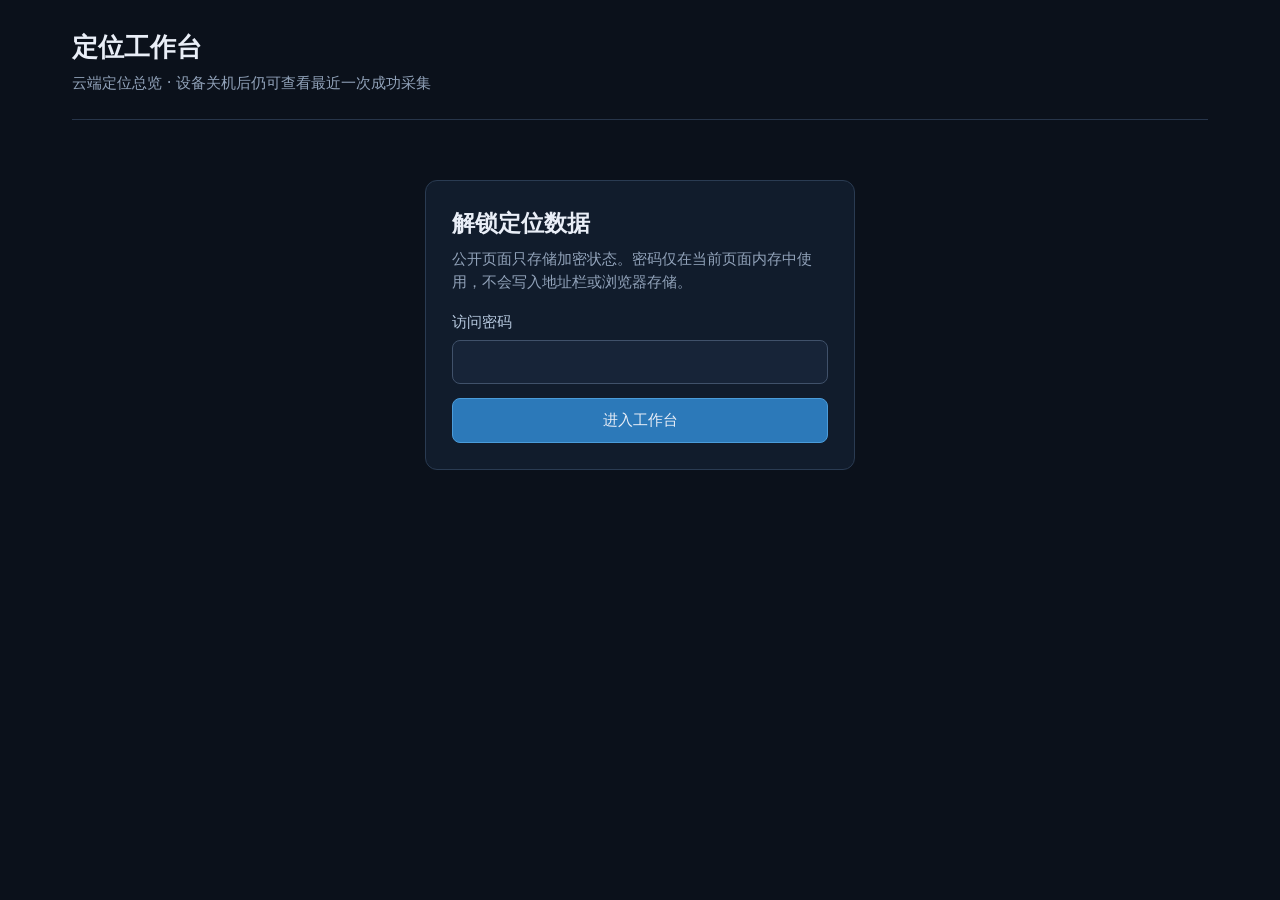
==== site/index.html @ 1d3fa682 "Add files via upload" ====
<!doctype html>
<html lang="zh-CN"><meta charset="utf-8"><meta name="viewport" content="width=device-width,initial-scale=1"><meta name="referrer" content="no-referrer"><title>定位工作台</title>
<style>
:root{color-scheme:dark;font:15px/1.5 system-ui,-apple-system,"Segoe UI",sans-serif;color:#e9eef7;background:#0b111b}*{box-sizing:border-box}body{margin:0}main{max-width:1180px;margin:auto;padding:28px 22px 44px}header{display:flex;align-items:center;justify-content:space-between;gap:16px;padding-bottom:24px;border-bottom:1px solid #27354a}h1,h2,h3,p{margin:0}h1{font-size:26px;letter-spacing:0}.subtitle{color:#91a2b9;margin-top:5px}.toolbar{display:flex;gap:8px;flex-wrap:wrap}button,input,textarea{font:inherit;color:inherit;border:1px solid #40516a;background:#172438;border-radius:8px;padding:10px 13px}button{cursor:pointer}button:hover{background:#223550}button.primary{background:#2c79b9;border-color:#4b9cda}.status{margin:22px 0 16px;padding:14px 16px;border-left:3px solid #3d9be0;background:#111d2d;border-radius:8px;color:#bdd0e8}.status.warn{border-color:#e0a24a;color:#ffd797}.summary{display:grid;grid-template-columns:repeat(4,minmax(0,1fr));gap:12px;margin:16px 0 26px}.metric{background:#111c2c;border:1px solid #26374e;border-radius:10px;padding:16px}.metric strong{display:block;font-size:25px;color:#fff}.metric span{color:#91a2b9;font-size:13px}.section-head{display:flex;align-items:baseline;justify-content:space-between;gap:12px;margin:26px 0 12px}.section-head p{color:#91a2b9}.cards{display:grid;grid-template-columns:repeat(auto-fit,minmax(300px,1fr));gap:14px}.device{background:#111c2c;border:1px solid #2a3b52;border-radius:10px;padding:18px}.device.ok{border-top:3px solid #45b78a}.device.warn{border-top:3px solid #dfa044}.device h3{font-size:18px;margin-bottom:10px}.tag{display:inline-block;padding:3px 8px;border:1px solid #3d526c;border-radius:999px;color:#b7c9df;font-size:12px}.facts{display:grid;grid-template-columns:1fr 1fr;gap:10px;margin-top:15px}.fact{padding:10px;background:#0d1725;border-radius:7px}.fact label{display:block;color:#8195ae;font-size:12px;margin-bottom:3px}.fact b{font-weight:500;color:#eaf1fa}.device-foot{margin-top:15px;display:flex;justify-content:space-between;gap:12px;align-items:center}.device-foot a{color:#72c7ff}.muted{color:#8ea1b8}.warn-text{color:#ffd38a}.empty{padding:26px;border:1px dashed #3b4b61;border-radius:10px;color:#a9b9cd}form{max-width:430px;margin:60px auto;padding:26px;background:#111c2c;border:1px solid #2a3b52;border-radius:12px}form h2{margin-bottom:8px}form p{color:#91a2b9;margin-bottom:18px}label{display:block;color:#b7c9df;margin:8px 0 6px}input{width:100%}form button{margin-top:14px;width:100%}dialog{max-width:650px;width:calc(100% - 32px);background:#111c2c;color:#e9eef7;border:1px solid #40516a;border-radius:12px;padding:22px}dialog p{color:#91a2b9;margin:8px 0 14px}textarea{width:100%;min-height:230px}.dialog-actions{display:flex;gap:8px;margin-top:12px}.device-note{margin-top:10px}.plan-summary{margin-top:12px;color:#91a2b9;font-size:13px}[hidden]{display:none!important}@media(max-width:700px){main{padding:20px 14px 35px}header{align-items:flex-start;flex-direction:column}.summary{grid-template-columns:1fr 1fr}.facts{grid-template-columns:1fr}.toolbar{width:100%}.toolbar button{flex:1}}
</style>
<main><header><div><h1>定位工作台</h1><p class="subtitle">云端定位总览 · 设备关机后仍可查看最近一次成功采集</p></div><div class="toolbar" id="tools" hidden><button id="refresh">刷新数据</button><button id="plans">设备计划</button><button id="lock">锁定</button></div></header>
<form id="unlock"><h2>解锁定位数据</h2><p>公开页面只存储加密状态。密码仅在当前页面内存中使用，不会写入地址栏或浏览器存储。</p><label for="password">访问密码</label><input id="password" type="password" autocomplete="current-password" minlength="12" required><button class="primary">进入工作台</button></form>
<div id="status" class="status" role="status" aria-live="polite" hidden></div><section id="summary" class="summary" hidden></section><section id="device-section" hidden><div class="section-head"><h2>设备状态</h2><p id="updated"></p></div><section id="cards" class="cards"></section></section>
<dialog id="editor"><h2>设备计划</h2><p>这里展示当前计划并可导出。网页不保存 GitHub 凭据，计划修改后需通过部署工具提交。</p><textarea id="plantext" aria-label="设备计划 JSON"></textarea><p id="planerror" class="warn-text"></p><div class="dialog-actions"><button class="primary" id="download">下载计划</button><button id="close">关闭</button></div></dialog>
<script type="module" src="app.js"></script></main></html>
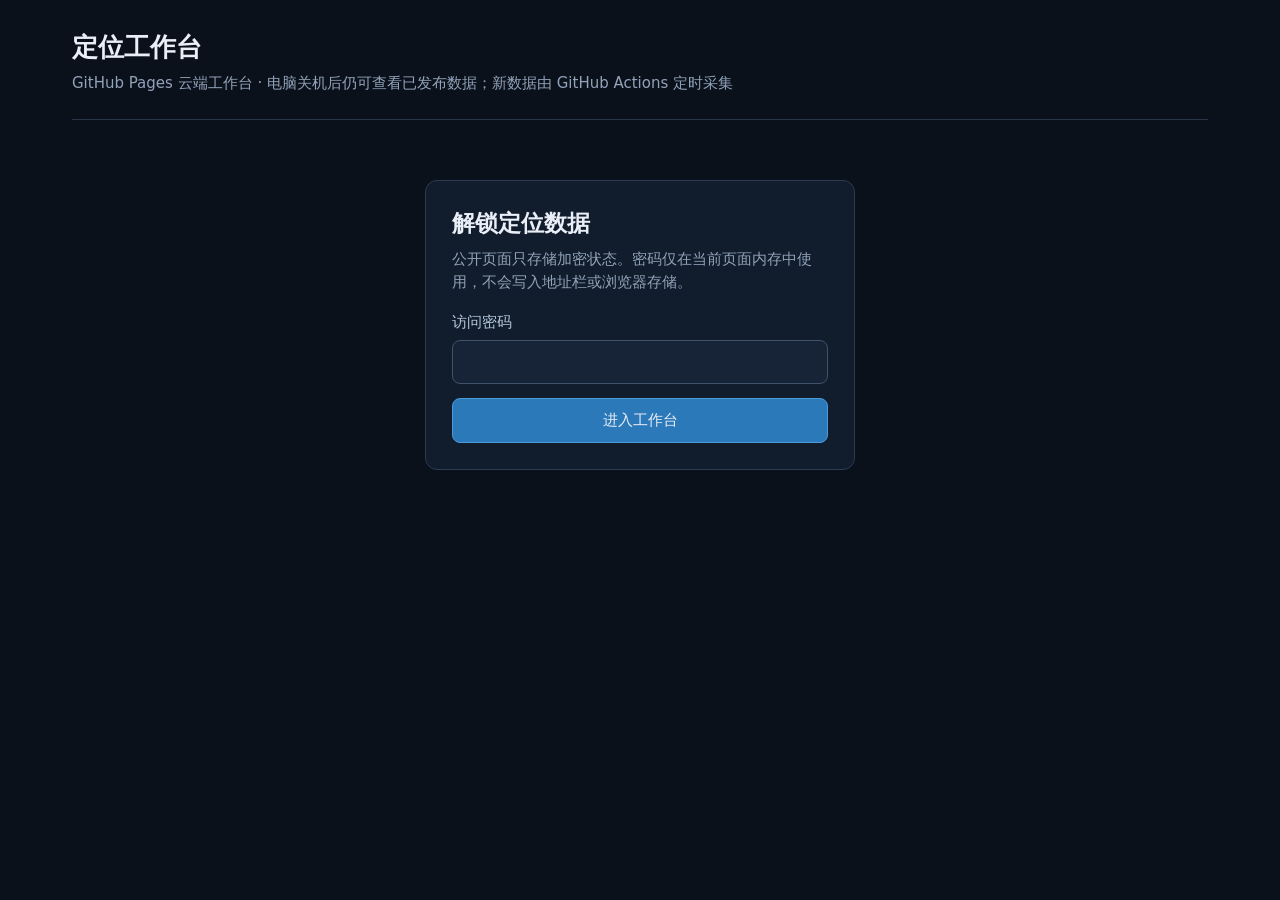
==== commit 8af1e299: "Polish dashboard access and device plan UI" ====
--- a/site/index.html
+++ b/site/index.html
@@ -1,10 +1,10 @@
-<!doctype html>
-<html lang="zh-CN"><meta charset="utf-8"><meta name="viewport" content="width=device-width,initial-scale=1"><meta name="referrer" content="no-referrer"><title>定位工作台</title>
-<style>
-:root{color-scheme:dark;font:15px/1.5 system-ui,-apple-system,"Segoe UI",sans-serif;color:#e9eef7;background:#0b111b}*{box-sizing:border-box}body{margin:0}main{max-width:1180px;margin:auto;padding:28px 22px 44px}header{display:flex;align-items:center;justify-content:space-between;gap:16px;padding-bottom:24px;border-bottom:1px solid #27354a}h1,h2,h3,p{margin:0}h1{font-size:26px;letter-spacing:0}.subtitle{color:#91a2b9;margin-top:5px}.toolbar{display:flex;gap:8px;flex-wrap:wrap}button,input,textarea{font:inherit;color:inherit;border:1px solid #40516a;background:#172438;border-radius:8px;padding:10px 13px}button{cursor:pointer}button:hover{background:#223550}button.primary{background:#2c79b9;border-color:#4b9cda}.status{margin:22px 0 16px;padding:14px 16px;border-left:3px solid #3d9be0;background:#111d2d;border-radius:8px;color:#bdd0e8}.status.warn{border-color:#e0a24a;color:#ffd797}.summary{display:grid;grid-template-columns:repeat(4,minmax(0,1fr));gap:12px;margin:16px 0 26px}.metric{background:#111c2c;border:1px solid #26374e;border-radius:10px;padding:16px}.metric strong{display:block;font-size:25px;color:#fff}.metric span{color:#91a2b9;font-size:13px}.section-head{display:flex;align-items:baseline;justify-content:space-between;gap:12px;margin:26px 0 12px}.section-head p{color:#91a2b9}.cards{display:grid;grid-template-columns:repeat(auto-fit,minmax(300px,1fr));gap:14px}.device{background:#111c2c;border:1px solid #2a3b52;border-radius:10px;padding:18px}.device.ok{border-top:3px solid #45b78a}.device.warn{border-top:3px solid #dfa044}.device h3{font-size:18px;margin-bottom:10px}.tag{display:inline-block;padding:3px 8px;border:1px solid #3d526c;border-radius:999px;color:#b7c9df;font-size:12px}.facts{display:grid;grid-template-columns:1fr 1fr;gap:10px;margin-top:15px}.fact{padding:10px;background:#0d1725;border-radius:7px}.fact label{display:block;color:#8195ae;font-size:12px;margin-bottom:3px}.fact b{font-weight:500;color:#eaf1fa}.device-foot{margin-top:15px;display:flex;justify-content:space-between;gap:12px;align-items:center}.device-foot a{color:#72c7ff}.muted{color:#8ea1b8}.warn-text{color:#ffd38a}.empty{padding:26px;border:1px dashed #3b4b61;border-radius:10px;color:#a9b9cd}form{max-width:430px;margin:60px auto;padding:26px;background:#111c2c;border:1px solid #2a3b52;border-radius:12px}form h2{margin-bottom:8px}form p{color:#91a2b9;margin-bottom:18px}label{display:block;color:#b7c9df;margin:8px 0 6px}input{width:100%}form button{margin-top:14px;width:100%}dialog{max-width:650px;width:calc(100% - 32px);background:#111c2c;color:#e9eef7;border:1px solid #40516a;border-radius:12px;padding:22px}dialog p{color:#91a2b9;margin:8px 0 14px}textarea{width:100%;min-height:230px}.dialog-actions{display:flex;gap:8px;margin-top:12px}.device-note{margin-top:10px}.plan-summary{margin-top:12px;color:#91a2b9;font-size:13px}[hidden]{display:none!important}@media(max-width:700px){main{padding:20px 14px 35px}header{align-items:flex-start;flex-direction:column}.summary{grid-template-columns:1fr 1fr}.facts{grid-template-columns:1fr}.toolbar{width:100%}.toolbar button{flex:1}}
-</style>
-<main><header><div><h1>定位工作台</h1><p class="subtitle">云端定位总览 · 设备关机后仍可查看最近一次成功采集</p></div><div class="toolbar" id="tools" hidden><button id="refresh">刷新数据</button><button id="plans">设备计划</button><button id="lock">锁定</button></div></header>
-<form id="unlock"><h2>解锁定位数据</h2><p>公开页面只存储加密状态。密码仅在当前页面内存中使用，不会写入地址栏或浏览器存储。</p><label for="password">访问密码</label><input id="password" type="password" autocomplete="current-password" minlength="12" required><button class="primary">进入工作台</button></form>
-<div id="status" class="status" role="status" aria-live="polite" hidden></div><section id="summary" class="summary" hidden></section><section id="device-section" hidden><div class="section-head"><h2>设备状态</h2><p id="updated"></p></div><section id="cards" class="cards"></section></section>
-<dialog id="editor"><h2>设备计划</h2><p>这里展示当前计划并可导出。网页不保存 GitHub 凭据，计划修改后需通过部署工具提交。</p><textarea id="plantext" aria-label="设备计划 JSON"></textarea><p id="planerror" class="warn-text"></p><div class="dialog-actions"><button class="primary" id="download">下载计划</button><button id="close">关闭</button></div></dialog>
+<!doctype html>
+<html lang="zh-CN"><meta charset="utf-8"><meta name="viewport" content="width=device-width,initial-scale=1"><meta name="referrer" content="no-referrer"><title>定位工作台</title>
+<style>
+:root{color-scheme:dark;font:15px/1.5 system-ui,-apple-system,"Segoe UI",sans-serif;color:#e9eef7;background:#0b111b}*{box-sizing:border-box}body{margin:0}main{max-width:1180px;margin:auto;padding:28px 22px 44px}header{display:flex;align-items:center;justify-content:space-between;gap:16px;padding-bottom:24px;border-bottom:1px solid #27354a}h1,h2,h3,p{margin:0}h1{font-size:26px;letter-spacing:0}.subtitle{color:#91a2b9;margin-top:5px}.toolbar{display:flex;gap:8px;flex-wrap:wrap}button,input,textarea{font:inherit;color:inherit;border:1px solid #40516a;background:#172438;border-radius:8px;padding:10px 13px}button{cursor:pointer}button:hover{background:#223550}button.primary{background:#2c79b9;border-color:#4b9cda}.status{margin:22px 0 16px;padding:14px 16px;border-left:3px solid #3d9be0;background:#111d2d;border-radius:8px;color:#bdd0e8}.status.warn{border-color:#e0a24a;color:#ffd797}.summary{display:grid;grid-template-columns:repeat(4,minmax(0,1fr));gap:12px;margin:16px 0 26px}.metric{background:#111c2c;border:1px solid #26374e;border-radius:10px;padding:16px}.metric strong{display:block;font-size:25px;color:#fff}.metric span{color:#91a2b9;font-size:13px}.section-head{display:flex;align-items:baseline;justify-content:space-between;gap:12px;margin:26px 0 12px}.section-head p{color:#91a2b9}.cards{display:grid;grid-template-columns:repeat(auto-fit,minmax(300px,1fr));gap:14px}.device{background:#111c2c;border:1px solid #2a3b52;border-radius:10px;padding:18px}.device.ok{border-top:3px solid #45b78a}.device.warn{border-top:3px solid #dfa044}.device h3{font-size:18px;margin-bottom:10px}.tag{display:inline-block;padding:3px 8px;border:1px solid #3d526c;border-radius:999px;color:#b7c9df;font-size:12px}.facts{display:grid;grid-template-columns:1fr 1fr;gap:10px;margin-top:15px}.fact{padding:10px;background:#0d1725;border-radius:7px}.fact label{display:block;color:#8195ae;font-size:12px;margin-bottom:3px}.fact b{font-weight:500;color:#eaf1fa}.device-foot{margin-top:15px;display:flex;justify-content:space-between;gap:12px;align-items:center}.device-foot a{color:#72c7ff}.muted{color:#8ea1b8}.warn-text{color:#ffd38a}.empty{padding:26px;border:1px dashed #3b4b61;border-radius:10px;color:#a9b9cd}form{max-width:430px;margin:60px auto;padding:26px;background:#111c2c;border:1px solid #2a3b52;border-radius:12px}form h2{margin-bottom:8px}form p{color:#91a2b9;margin-bottom:18px}label{display:block;color:#b7c9df;margin:8px 0 6px}input{width:100%}form button{margin-top:14px;width:100%}dialog{max-width:650px;width:calc(100% - 32px);background:#111c2c;color:#e9eef7;border:1px solid #40516a;border-radius:12px;padding:22px}dialog p{color:#91a2b9;margin:8px 0 14px}textarea{width:100%;min-height:230px}.dialog-actions{display:flex;gap:8px;margin-top:12px}.device-note{margin-top:10px}.plan-summary{margin-top:12px;color:#91a2b9;font-size:13px}[hidden]{display:none!important}@media(max-width:700px){main{padding:20px 14px 35px}header{align-items:flex-start;flex-direction:column}.summary{grid-template-columns:1fr 1fr}.facts{grid-template-columns:1fr}.toolbar{width:100%}.toolbar button{flex:1}}
+</style>
+<main><header><div><h1>定位工作台</h1><p class="subtitle">GitHub Pages 云端工作台 · 电脑关机后仍可查看已发布数据；新数据由 GitHub Actions 定时采集</p></div><div class="toolbar" id="tools" hidden><button id="refresh">刷新数据</button><button id="plans">查看 / 导出计划</button><button id="lock">锁定</button></div></header>
+<form id="unlock"><h2>解锁定位数据</h2><p>公开页面只存储加密状态。密码仅在当前页面内存中使用，不会写入地址栏或浏览器存储。</p><label for="password">访问密码</label><input id="password" type="password" autocomplete="current-password" minlength="12" required><button class="primary">进入工作台</button></form>
+<div id="status" class="status" role="status" aria-live="polite" hidden></div><section id="summary" class="summary" hidden></section><p id="schedule-summary" class="status" hidden></p><section id="device-section" hidden><div class="section-head"><h2>设备状态</h2><p id="updated"></p></div><section id="cards" class="cards"></section></section>
+<dialog id="editor"><h2>设备计划</h2><p>这里展示当前计划并可导出。网页不会直接保存或发布更改；下载 JSON 后，必须使用部署工具提交到仓库，云端采集发布后计划才会生效。时段按北京时间执行；开始和结束相同表示全天，跨午夜时段归属开始日。</p><textarea id="plantext" aria-label="设备计划 JSON"></textarea><p id="planerror" class="warn-text"></p><div class="dialog-actions"><button class="primary" id="download">下载计划</button><button id="close">关闭</button></div></dialog>
 <script type="module" src="app.js"></script></main></html>
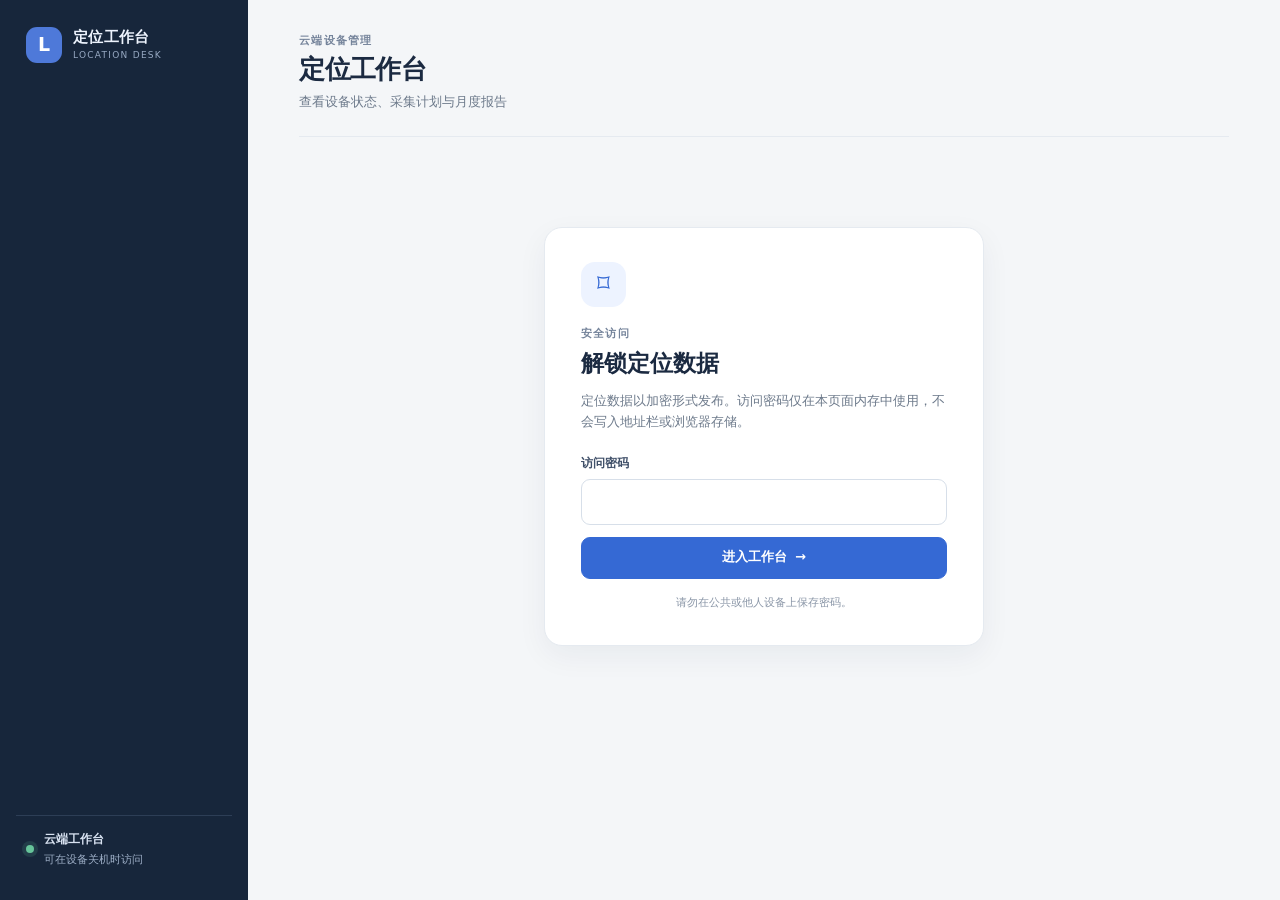
==== commit 59ee6bff: "Redesign responsive locator workbench" ====
--- a/site/index.html
+++ b/site/index.html
@@ -1,10 +1,64 @@
-<!doctype html>
-<html lang="zh-CN"><meta charset="utf-8"><meta name="viewport" content="width=device-width,initial-scale=1"><meta name="referrer" content="no-referrer"><title>定位工作台</title>
-<style>
-:root{color-scheme:dark;font:15px/1.5 system-ui,-apple-system,"Segoe UI",sans-serif;color:#e9eef7;background:#0b111b}*{box-sizing:border-box}body{margin:0}main{max-width:1180px;margin:auto;padding:28px 22px 44px}header{display:flex;align-items:center;justify-content:space-between;gap:16px;padding-bottom:24px;border-bottom:1px solid #27354a}h1,h2,h3,p{margin:0}h1{font-size:26px;letter-spacing:0}.subtitle{color:#91a2b9;margin-top:5px}.toolbar{display:flex;gap:8px;flex-wrap:wrap}button,input,textarea{font:inherit;color:inherit;border:1px solid #40516a;background:#172438;border-radius:8px;padding:10px 13px}button{cursor:pointer}button:hover{background:#223550}button.primary{background:#2c79b9;border-color:#4b9cda}.status{margin:22px 0 16px;padding:14px 16px;border-left:3px solid #3d9be0;background:#111d2d;border-radius:8px;color:#bdd0e8}.status.warn{border-color:#e0a24a;color:#ffd797}.summary{display:grid;grid-template-columns:repeat(4,minmax(0,1fr));gap:12px;margin:16px 0 26px}.metric{background:#111c2c;border:1px solid #26374e;border-radius:10px;padding:16px}.metric strong{display:block;font-size:25px;color:#fff}.metric span{color:#91a2b9;font-size:13px}.section-head{display:flex;align-items:baseline;justify-content:space-between;gap:12px;margin:26px 0 12px}.section-head p{color:#91a2b9}.cards{display:grid;grid-template-columns:repeat(auto-fit,minmax(300px,1fr));gap:14px}.device{background:#111c2c;border:1px solid #2a3b52;border-radius:10px;padding:18px}.device.ok{border-top:3px solid #45b78a}.device.warn{border-top:3px solid #dfa044}.device h3{font-size:18px;margin-bottom:10px}.tag{display:inline-block;padding:3px 8px;border:1px solid #3d526c;border-radius:999px;color:#b7c9df;font-size:12px}.facts{display:grid;grid-template-columns:1fr 1fr;gap:10px;margin-top:15px}.fact{padding:10px;background:#0d1725;border-radius:7px}.fact label{display:block;color:#8195ae;font-size:12px;margin-bottom:3px}.fact b{font-weight:500;color:#eaf1fa}.device-foot{margin-top:15px;display:flex;justify-content:space-between;gap:12px;align-items:center}.device-foot a{color:#72c7ff}.muted{color:#8ea1b8}.warn-text{color:#ffd38a}.empty{padding:26px;border:1px dashed #3b4b61;border-radius:10px;color:#a9b9cd}form{max-width:430px;margin:60px auto;padding:26px;background:#111c2c;border:1px solid #2a3b52;border-radius:12px}form h2{margin-bottom:8px}form p{color:#91a2b9;margin-bottom:18px}label{display:block;color:#b7c9df;margin:8px 0 6px}input{width:100%}form button{margin-top:14px;width:100%}dialog{max-width:650px;width:calc(100% - 32px);background:#111c2c;color:#e9eef7;border:1px solid #40516a;border-radius:12px;padding:22px}dialog p{color:#91a2b9;margin:8px 0 14px}textarea{width:100%;min-height:230px}.dialog-actions{display:flex;gap:8px;margin-top:12px}.device-note{margin-top:10px}.plan-summary{margin-top:12px;color:#91a2b9;font-size:13px}[hidden]{display:none!important}@media(max-width:700px){main{padding:20px 14px 35px}header{align-items:flex-start;flex-direction:column}.summary{grid-template-columns:1fr 1fr}.facts{grid-template-columns:1fr}.toolbar{width:100%}.toolbar button{flex:1}}
-</style>
-<main><header><div><h1>定位工作台</h1><p class="subtitle">GitHub Pages 云端工作台 · 电脑关机后仍可查看已发布数据；新数据由 GitHub Actions 定时采集</p></div><div class="toolbar" id="tools" hidden><button id="refresh">刷新数据</button><button id="plans">查看 / 导出计划</button><button id="lock">锁定</button></div></header>
-<form id="unlock"><h2>解锁定位数据</h2><p>公开页面只存储加密状态。密码仅在当前页面内存中使用，不会写入地址栏或浏览器存储。</p><label for="password">访问密码</label><input id="password" type="password" autocomplete="current-password" minlength="12" required><button class="primary">进入工作台</button></form>
-<div id="status" class="status" role="status" aria-live="polite" hidden></div><section id="summary" class="summary" hidden></section><p id="schedule-summary" class="status" hidden></p><section id="device-section" hidden><div class="section-head"><h2>设备状态</h2><p id="updated"></p></div><section id="cards" class="cards"></section></section>
-<dialog id="editor"><h2>设备计划</h2><p>这里展示当前计划并可导出。网页不会直接保存或发布更改；下载 JSON 后，必须使用部署工具提交到仓库，云端采集发布后计划才会生效。时段按北京时间执行；开始和结束相同表示全天，跨午夜时段归属开始日。</p><textarea id="plantext" aria-label="设备计划 JSON"></textarea><p id="planerror" class="warn-text"></p><div class="dialog-actions"><button class="primary" id="download">下载计划</button><button id="close">关闭</button></div></dialog>
-<script type="module" src="app.js"></script></main></html>
+<!doctype html>
+<html lang="zh-CN">
+<head>
+<meta charset="utf-8">
+<meta name="viewport" content="width=device-width, initial-scale=1, viewport-fit=cover">
+<meta name="referrer" content="no-referrer">
+<meta name="theme-color" content="#f4f6f8">
+<title>定位工作台</title>
+<link rel="stylesheet" href="management.css">
+</head>
+<body>
+<div class="app-shell">
+  <aside class="sidebar" aria-label="工作台侧栏">
+    <a class="brand" href="./" aria-label="定位工作台首页"><span class="brand-mark" aria-hidden="true">L</span><span><strong>定位工作台</strong><small>LOCATION DESK</small></span></a>
+    <nav id="primary-navigation" class="primary-navigation" aria-label="主导航" hidden>
+      <p class="nav-caption">工作区</p>
+      <button type="button" class="nav-item active" data-view="overview" aria-current="page"><span class="nav-icon" aria-hidden="true">⌂</span><span>设备总览</span></button>
+      <button type="button" class="nav-item" data-view="plans" aria-current="false"><span class="nav-icon" aria-hidden="true">◷</span><span>采集计划</span></button>
+      <button type="button" class="nav-item" data-view="reports" aria-current="false"><span class="nav-icon" aria-hidden="true">▤</span><span>月度报告</span></button>
+      <button type="button" class="nav-item" data-view="settings" aria-current="false"><span class="nav-icon" aria-hidden="true">⚙</span><span>系统设置</span></button>
+    </nav>
+    <div class="sidebar-note"><span class="cloud-dot" aria-hidden="true"></span><span><strong>云端工作台</strong><small>可在设备关机时访问</small></span></div>
+  </aside>
+
+  <main class="main-content">
+    <header class="topbar">
+      <div><p class="eyebrow">云端设备管理</p><h1>定位工作台</h1><p class="subtitle">查看设备状态、采集计划与月度报告</p></div>
+      <div class="toolbar" id="tools" hidden>
+        <button id="refresh" class="button button-secondary" type="button"><span aria-hidden="true">↻</span> 刷新数据</button>
+        <button id="plans" class="button button-secondary" type="button">计划 JSON</button>
+        <button id="lock" class="button button-quiet" type="button">锁定</button>
+      </div>
+    </header>
+
+    <form id="unlock" class="unlock-card">
+      <div class="unlock-icon" aria-hidden="true">⌑</div>
+      <p class="eyebrow">安全访问</p><h2>解锁定位数据</h2>
+      <p>定位数据以加密形式发布。访问密码仅在本页面内存中使用，不会写入地址栏或浏览器存储。</p>
+      <label for="password">访问密码</label>
+      <input id="password" type="password" autocomplete="current-password" minlength="12" required>
+      <button class="button button-primary" type="submit">进入工作台 <span aria-hidden="true">→</span></button>
+      <small class="privacy-note">请勿在公共或他人设备上保存密码。</small>
+    </form>
+
+    <div id="status" class="status" role="status" aria-live="polite" hidden></div>
+
+    <section id="overview" class="view-panel" data-view-panel="overview" aria-label="设备总览" hidden>
+      <div class="section-intro"><div><p class="eyebrow">一览</p><h2>设备总览</h2><p>位置时间与采集时间分开展示；历史数据不会标记为实时。</p></div><p id="updated" class="updated-label"></p></div>
+      <section id="summary" class="summary" aria-label="设备数据摘要" hidden></section>
+      <section class="overview-surface">
+        <div class="section-head"><div><h3>设备状态</h3><p>选择卡片中的地图链接查看最后记录的位置</p></div></div>
+        <p id="schedule-summary" class="schedule-summary" hidden></p>
+        <section id="device-section" hidden><section id="cards" class="cards"></section></section>
+      </section>
+    </section>
+
+    <section id="management" hidden aria-label="计划、报告和系统设置"></section>
+
+    <dialog id="editor" class="plan-dialog"><h2>计划 JSON</h2><p>此文件仅用于导出备份，不会直接保存到仓库。通过“采集计划”中的加密提交操作发布更改；云端确认后才会生效。</p><textarea id="plantext" aria-label="设备计划 JSON" spellcheck="false"></textarea><p id="planerror" class="warn-text" role="status"></p><div class="dialog-actions"><button class="button button-primary" id="download" type="button">下载 JSON</button><button class="button button-secondary" id="close" type="button">关闭</button></div></dialog>
+  </main>
+</div>
+<script type="module" src="app.js"></script>
+</body>
+</html>
--- a/site/management.css
+++ b/site/management.css
@@ -0,0 +1,5 @@
+:root{font:15px/1.55 Inter,"Segoe UI",system-ui,-apple-system,"Noto Sans SC",sans-serif;color:#202b3b;background:#f4f6f8;color-scheme:light;--ink:#202b3b;--muted:#6d7a8b;--line:#e5eaf0;--blue:#3569d4;--blue-dark:#2859bd;--blue-soft:#edf3ff;--surface:#fff;--canvas:#f4f6f8;--green:#2b8a63;--amber:#a66a12;--shadow:0 10px 30px rgba(22,42,75,.055)}*{box-sizing:border-box}body{margin:0;min-width:320px;min-height:100vh}button,input,select,textarea{font:inherit}button{cursor:pointer}button:focus-visible,input:focus-visible,select:focus-visible,textarea:focus-visible,a:focus-visible{outline:3px solid #90b4ff;outline-offset:2px}.app-shell{min-height:100vh;display:grid;grid-template-columns:248px minmax(0,1fr)}.sidebar{position:sticky;top:0;height:100vh;display:flex;flex-direction:column;padding:26px 16px 18px;background:#17263b;color:#edf3fd}.brand{display:flex;align-items:center;gap:11px;padding:0 10px 29px;color:inherit;text-decoration:none}.brand-mark{width:36px;height:36px;border-radius:11px;display:grid;place-items:center;background:#4e79d9;color:#fff;font-weight:800;font-size:19px}.brand strong,.brand small,.sidebar-note strong,.sidebar-note small{display:block}.brand strong{font-size:15px;letter-spacing:.02em}.brand small{font-size:9px;letter-spacing:.14em;color:#98aac4}.nav-caption{margin:3px 10px 10px;color:#91a3bd;font-size:11px;font-weight:700;letter-spacing:.1em;text-transform:uppercase}.primary-navigation{display:grid;gap:5px}.nav-item{width:100%;min-height:46px;border:0;border-radius:10px;padding:9px 11px;display:flex;align-items:center;gap:12px;text-align:left;color:#c6d2e3;background:transparent;font-size:14px;font-weight:600}.nav-item:hover{background:#233650;color:#fff}.nav-item.active{background:#2d4667;color:#fff;box-shadow:inset 3px 0 #82a8ff}.nav-icon{width:21px;text-align:center;font-size:19px;line-height:1}.sidebar-note{display:flex;align-items:center;gap:10px;margin-top:auto;padding:14px 10px;border-top:1px solid #2d3e56;color:#d8e2f1;font-size:12px}.sidebar-note small{margin-top:2px;color:#9eafc7;font-size:11px}.cloud-dot{width:8px;height:8px;border-radius:50%;background:#66c49a;box-shadow:0 0 0 4px rgba(102,196,154,.14)}.main-content{min-width:0;max-width:1600px;width:100%;margin:0 auto;padding:32px clamp(24px,4vw,62px) 56px}.topbar{display:flex;align-items:center;justify-content:space-between;gap:20px;padding-bottom:24px;border-bottom:1px solid var(--line)}.eyebrow{margin:0 0 4px;color:#74839a;font-size:11px;font-weight:750;letter-spacing:.11em;text-transform:uppercase}.topbar h1{margin:0;color:#1b2a41;font-size:26px;line-height:1.25;letter-spacing:-.025em}.subtitle{margin:6px 0 0;color:var(--muted);font-size:13px}.toolbar{display:flex;align-items:center;gap:8px;flex-wrap:wrap}.button{min-height:42px;border:1px solid #dce3ec;border-radius:9px;padding:9px 14px;color:#344258;background:#fff;font-size:13px;font-weight:650;transition:background .15s,border-color .15s,transform .15s}.button:hover{border-color:#bac9de;background:#f7f9fc}.button:active{transform:translateY(1px)}.button-primary{border-color:var(--blue);color:#fff;background:var(--blue)}.button-primary:hover{border-color:var(--blue-dark);color:#fff;background:var(--blue-dark)}.button-secondary{background:#fff}.button-quiet{border-color:transparent;background:transparent;color:#68768a}.button-quiet:hover{background:#eaf0f7}.unlock-card{width:min(100%,440px);margin:clamp(48px,10vh,112px) auto;padding:34px 36px;border:1px solid var(--line);border-radius:18px;background:var(--surface);box-shadow:var(--shadow)}.unlock-icon{width:45px;height:45px;margin-bottom:18px;display:grid;place-items:center;border-radius:14px;background:var(--blue-soft);color:var(--blue);font-size:25px}.unlock-card h2{margin:0;color:#1b2a41;font-size:23px}.unlock-card>p:not(.eyebrow){margin:10px 0 22px;color:var(--muted);font-size:13px}.unlock-card label{display:block;margin:0 0 7px;color:#405069;font-size:12px;font-weight:700}.unlock-card input,.management input,.management select{width:100%;min-height:44px;border:1px solid #d7dfe9;border-radius:9px;padding:10px 12px;color:#26354b;background:#fff}.unlock-card input{margin-bottom:12px}.unlock-card>.button{width:100%;justify-content:center;display:flex;align-items:center;gap:8px}.privacy-note{display:block;margin-top:15px;text-align:center;color:#8a96a7;font-size:11px}.status{margin:20px 0;padding:13px 16px;border:1px solid #d5e4fb;border-left:4px solid #6b96e5;border-radius:10px;background:#f0f5ff;color:#385579;font-size:13px}.status.warn{border-color:#f0d9ad;border-left-color:#d49a3b;background:#fff8eb;color:#825914}.view-panel{min-width:0}.section-intro{display:flex;align-items:flex-end;justify-content:space-between;gap:20px;margin:29px 0 19px}.section-intro h2{margin:0;color:#1d2c43;font-size:23px;line-height:1.3}.section-intro>div>p:last-child{margin:6px 0 0;color:var(--muted);font-size:13px}.updated-label{margin:0;color:#77869a;font-size:12px;text-align:right}.summary{display:grid;grid-template-columns:repeat(4,minmax(0,1fr));gap:14px;margin:0 0 19px}.metric{min-width:0;padding:17px 18px;border:1px solid var(--line);border-radius:13px;background:var(--surface);box-shadow:0 3px 12px rgba(22,42,75,.025)}.metric strong{display:block;color:#1f3354;font-size:27px;line-height:1.25;font-weight:720}.metric span{display:block;margin-top:5px;color:#78869a;font-size:12px}.overview-surface,.management-page{padding:22px;border:1px solid var(--line);border-radius:15px;background:var(--surface);box-shadow:0 3px 12px rgba(22,42,75,.025)}.section-head{display:flex;align-items:center;justify-content:space-between;gap:15px;margin:0 0 16px}.section-head h3{margin:0;color:#263750;font-size:17px}.section-head p{margin:4px 0 0;color:var(--muted);font-size:12px}.schedule-summary{margin:0 0 15px;padding:10px 12px;border-radius:8px;background:#f4f7fb;color:#607089;font-size:12px}.cards{display:grid;grid-template-columns:repeat(2,minmax(0,1fr));gap:13px}.device{min-width:0;padding:17px;border:1px solid #e5eaf0;border-radius:12px;background:#fff}.device.ok{border-top:3px solid #53a983}.device.warn{border-top:3px solid #d79b41}.device h3{overflow-wrap:anywhere;margin:0 0 7px;color:#243650;font-size:16px}.tag{display:inline-flex;align-items:center;min-height:23px;padding:2px 9px;border:1px solid #dbe4ee;border-radius:999px;background:#f7f9fc;color:#60718a;font-size:11px}.facts{display:grid;grid-template-columns:repeat(2,minmax(0,1fr));gap:8px;margin-top:13px}.fact{min-width:0;padding:9px 10px;border-radius:8px;background:#f6f8fb}.fact label,.fact span{display:block;margin-bottom:3px;color:#8793a3;font-size:10px}.fact b{display:block;overflow-wrap:anywhere;color:#34445c;font-size:12px;font-weight:600}.device-foot{display:flex;align-items:center;justify-content:space-between;gap:10px;margin-top:12px;font-size:12px}.device-foot a{color:#3264c6;font-weight:650;text-decoration:none}.device-foot a:hover{text-decoration:underline}.device-note,.plan-summary{margin:9px 0 0;font-size:11px}.muted{color:#78869a}.warn-text{color:#94600f}.empty{padding:22px;border:1px dashed #d5dfeb;border-radius:10px;color:#74839a;text-align:center}.management{display:grid;gap:16px}.management[hidden]{display:none}.management-page{min-width:0}.management-page>h2{margin:0 0 17px;color:#22344f;font-size:20px}.management-plans .management-form{max-width:none;margin:0;padding:0;border:0;background:transparent}.management .management-form p{margin:12px 0;line-height:1.65}.management-grid{display:grid;grid-template-columns:repeat(3,minmax(0,1fr));gap:13px 16px;align-items:end}.management .management-field{display:flex;min-width:0;flex-direction:column;gap:7px;margin:0;font-size:12px;font-weight:650;color:#48576e}.management .management-field:has(input[type=checkbox]){min-height:44px;flex-direction:row-reverse;align-items:center;justify-content:flex-end;gap:10px}.management input,.management select{color-scheme:light}.management input[type=checkbox]{width:18px;min-height:18px;height:18px;accent-color:var(--blue)}.management input:disabled{opacity:.5}.management input[type=time],.management input[type=number]{min-width:0}.management .management-actions{display:flex;flex-wrap:wrap;gap:8px;margin:14px 0}.management button{min-height:42px;border:1px solid #dce3ec;border-radius:9px;padding:9px 13px;color:#344258;background:#fff;font-size:12px;font-weight:650}.management button:hover{background:#f4f7fb}.management button.primary{border-color:var(--blue);color:#fff;background:var(--blue)}.management button:disabled{opacity:.55;cursor:wait}.management-status{margin:13px 0 0;color:#516581;font-size:12px;overflow-wrap:anywhere}.management .management-reports>h2,.management .management-mail>h2{margin:0 0 14px;color:#22344f;font-size:20px}.management-report{margin:10px 0;padding:14px;border:1px solid #e7ecf2;border-radius:10px;background:#fbfcfe}.management-report>summary{cursor:pointer;color:#30435e;font-weight:650}.management-report>.tag{margin-top:8px}.management-report>p{margin:11px 0;font-size:12px}.management-markdown{max-height:560px;overflow:auto;margin:12px 0;padding:15px;border:1px solid #e4eaf2;border-radius:9px;background:#f7f9fc;color:#33445d;white-space:pre-wrap;overflow-wrap:anywhere;line-height:1.7;font:13px/1.7 ui-monospace,SFMono-Regular,Consolas,monospace}.management-mail>p{margin:8px 0 15px;color:var(--muted);font-size:12px}.management-mail .fact{display:flex;align-items:center;justify-content:space-between;gap:10px}.management-mail .fact span{margin:0}.settings-card{margin-bottom:18px;padding:17px;border:1px solid #e7ecf2;border-radius:11px;background:#fbfcfe}.settings-card h3{margin:0;color:#31435d;font-size:15px}.settings-card>p{margin:7px 0 12px;color:var(--muted);font-size:12px;line-height:1.6}.settings-card .management-field{margin-top:11px}.settings-card .management-field:has(input[type=checkbox]){flex-direction:row;justify-content:flex-start}.plan-dialog{width:min(680px,calc(100% - 24px));max-height:min(88vh,900px);overflow:auto;border:1px solid var(--line);border-radius:16px;padding:24px;background:#fff;color:var(--ink);box-shadow:0 24px 80px rgba(20,38,65,.22)}.plan-dialog::backdrop{background:rgba(18,30,48,.42);backdrop-filter:blur(3px)}.plan-dialog h2{margin:0;color:#21324b;font-size:20px}.plan-dialog>p{margin:9px 0 14px;color:var(--muted);font-size:13px}.plan-dialog textarea{width:100%;min-height:240px;resize:vertical;border:1px solid #dce3ec;border-radius:9px;padding:12px;color:#33445d;background:#f8fafc;font:12px/1.55 ui-monospace,Consolas,monospace}.dialog-actions{display:flex;flex-wrap:wrap;gap:8px;margin-top:12px}[hidden]{display:none!important}
+@media(max-width:1100px){.app-shell{grid-template-columns:210px minmax(0,1fr)}.main-content{padding:27px 25px 46px}.summary{grid-template-columns:repeat(2,minmax(0,1fr))}.management-grid{grid-template-columns:repeat(2,minmax(0,1fr))}}
+@media(max-width:760px){.app-shell{display:block}.sidebar{position:fixed;z-index:20;inset:auto 0 0;width:100%;height:auto;padding:7px 8px calc(7px + env(safe-area-inset-bottom));border-top:1px solid #304158}.brand,.nav-caption,.sidebar-note{display:none}.primary-navigation{display:grid;grid-template-columns:repeat(4,minmax(0,1fr));gap:3px}.nav-item{min-height:54px;flex-direction:column;justify-content:center;gap:1px;padding:5px 2px;border-radius:9px;font-size:10px}.nav-item.active{box-shadow:inset 0 2px #82a8ff}.nav-icon{height:22px;font-size:20px}.main-content{padding:21px 17px calc(91px + env(safe-area-inset-bottom))}.topbar{align-items:flex-start;padding-bottom:18px}.topbar h1{font-size:22px}.subtitle{max-width:38ch;font-size:12px}.toolbar{justify-content:flex-end;gap:5px}.toolbar .button{min-height:38px;padding:7px 9px;font-size:11px}.toolbar #plans{display:none}.section-intro{align-items:flex-start;flex-direction:column;gap:7px;margin:23px 0 15px}.section-intro h2{font-size:21px}.updated-label{text-align:left}.overview-surface,.management-page{padding:16px;border-radius:12px}.cards{grid-template-columns:repeat(2,minmax(0,1fr))}.facts{grid-template-columns:1fr}.management-grid{grid-template-columns:repeat(2,minmax(0,1fr))}.management .management-actions button{flex:1 1 160px}.unlock-card{margin:50px auto 30px;padding:27px 22px}}
+@media(max-width:520px){.main-content{padding:17px 13px calc(88px + env(safe-area-inset-bottom))}.topbar{gap:9px}.topbar h1{font-size:20px}.topbar .eyebrow{font-size:9px}.toolbar{gap:4px}.toolbar .button{min-height:36px;padding:6px 7px;font-size:10px}.toolbar #refresh{font-size:0}.toolbar #refresh span{font-size:18px}.toolbar #lock{padding-inline:8px}.summary{gap:8px}.metric{padding:13px}.metric strong{font-size:23px}.metric span{font-size:11px}.cards{grid-template-columns:1fr}.facts{grid-template-columns:repeat(2,minmax(0,1fr))}.device{padding:15px}.management-grid{grid-template-columns:1fr}.management .management-actions{display:grid;grid-template-columns:1fr}.management .management-actions button{width:100%}.section-head{align-items:flex-start}.unlock-card{margin:36px auto 20px;padding:24px 19px}.unlock-card h2{font-size:21px}.plan-dialog{padding:19px}.dialog-actions{display:grid;grid-template-columns:1fr 1fr}.dialog-actions .button{min-width:0}}
+@media(prefers-reduced-motion:reduce){*,*::before,*::after{scroll-behavior:auto!important;transition:none!important}}
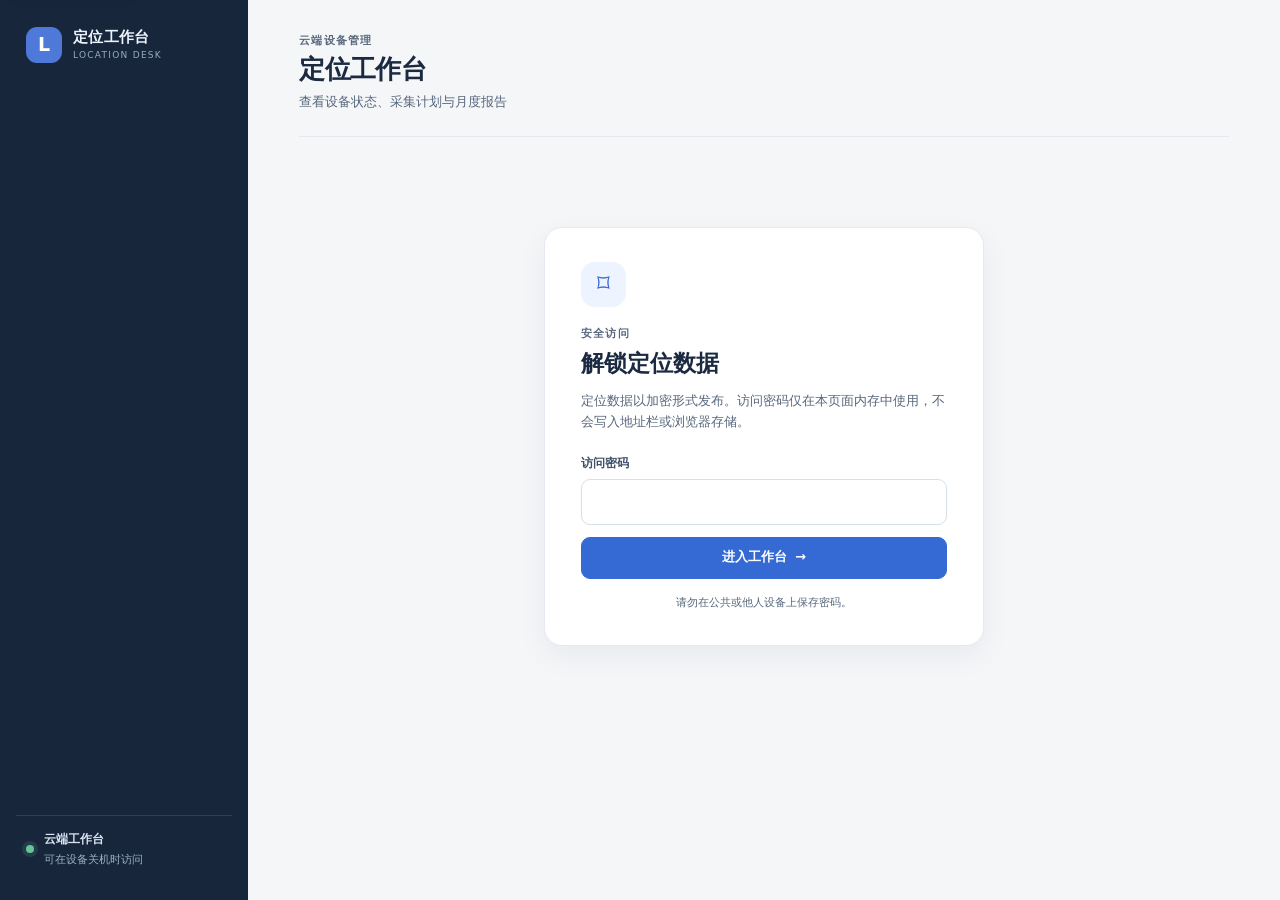
==== commit c3b2ee31: "Improve responsive dashboard sections, plans and report filters" ====
--- a/site/index.html
+++ b/site/index.html
@@ -1,64 +1,65 @@
-<!doctype html>
-<html lang="zh-CN">
-<head>
-<meta charset="utf-8">
-<meta name="viewport" content="width=device-width, initial-scale=1, viewport-fit=cover">
-<meta name="referrer" content="no-referrer">
-<meta name="theme-color" content="#f4f6f8">
-<title>定位工作台</title>
-<link rel="stylesheet" href="management.css">
-</head>
-<body>
-<div class="app-shell">
-  <aside class="sidebar" aria-label="工作台侧栏">
-    <a class="brand" href="./" aria-label="定位工作台首页"><span class="brand-mark" aria-hidden="true">L</span><span><strong>定位工作台</strong><small>LOCATION DESK</small></span></a>
-    <nav id="primary-navigation" class="primary-navigation" aria-label="主导航" hidden>
-      <p class="nav-caption">工作区</p>
-      <button type="button" class="nav-item active" data-view="overview" aria-current="page"><span class="nav-icon" aria-hidden="true">⌂</span><span>设备总览</span></button>
-      <button type="button" class="nav-item" data-view="plans" aria-current="false"><span class="nav-icon" aria-hidden="true">◷</span><span>采集计划</span></button>
-      <button type="button" class="nav-item" data-view="reports" aria-current="false"><span class="nav-icon" aria-hidden="true">▤</span><span>月度报告</span></button>
-      <button type="button" class="nav-item" data-view="settings" aria-current="false"><span class="nav-icon" aria-hidden="true">⚙</span><span>系统设置</span></button>
-    </nav>
-    <div class="sidebar-note"><span class="cloud-dot" aria-hidden="true"></span><span><strong>云端工作台</strong><small>可在设备关机时访问</small></span></div>
-  </aside>
-
-  <main class="main-content">
-    <header class="topbar">
-      <div><p class="eyebrow">云端设备管理</p><h1>定位工作台</h1><p class="subtitle">查看设备状态、采集计划与月度报告</p></div>
-      <div class="toolbar" id="tools" hidden>
-        <button id="refresh" class="button button-secondary" type="button"><span aria-hidden="true">↻</span> 刷新数据</button>
-        <button id="plans" class="button button-secondary" type="button">计划 JSON</button>
-        <button id="lock" class="button button-quiet" type="button">锁定</button>
-      </div>
-    </header>
-
-    <form id="unlock" class="unlock-card">
-      <div class="unlock-icon" aria-hidden="true">⌑</div>
-      <p class="eyebrow">安全访问</p><h2>解锁定位数据</h2>
-      <p>定位数据以加密形式发布。访问密码仅在本页面内存中使用，不会写入地址栏或浏览器存储。</p>
-      <label for="password">访问密码</label>
-      <input id="password" type="password" autocomplete="current-password" minlength="12" required>
-      <button class="button button-primary" type="submit">进入工作台 <span aria-hidden="true">→</span></button>
-      <small class="privacy-note">请勿在公共或他人设备上保存密码。</small>
-    </form>
-
-    <div id="status" class="status" role="status" aria-live="polite" hidden></div>
-
-    <section id="overview" class="view-panel" data-view-panel="overview" aria-label="设备总览" hidden>
-      <div class="section-intro"><div><p class="eyebrow">一览</p><h2>设备总览</h2><p>位置时间与采集时间分开展示；历史数据不会标记为实时。</p></div><p id="updated" class="updated-label"></p></div>
-      <section id="summary" class="summary" aria-label="设备数据摘要" hidden></section>
-      <section class="overview-surface">
-        <div class="section-head"><div><h3>设备状态</h3><p>选择卡片中的地图链接查看最后记录的位置</p></div></div>
-        <p id="schedule-summary" class="schedule-summary" hidden></p>
-        <section id="device-section" hidden><section id="cards" class="cards"></section></section>
-      </section>
-    </section>
-
-    <section id="management" hidden aria-label="计划、报告和系统设置"></section>
-
-    <dialog id="editor" class="plan-dialog"><h2>计划 JSON</h2><p>此文件仅用于导出备份，不会直接保存到仓库。通过“采集计划”中的加密提交操作发布更改；云端确认后才会生效。</p><textarea id="plantext" aria-label="设备计划 JSON" spellcheck="false"></textarea><p id="planerror" class="warn-text" role="status"></p><div class="dialog-actions"><button class="button button-primary" id="download" type="button">下载 JSON</button><button class="button button-secondary" id="close" type="button">关闭</button></div></dialog>
-  </main>
-</div>
-<script type="module" src="app.js"></script>
-</body>
+<!doctype html>
+<html lang="zh-CN">
+<head>
+<meta charset="utf-8">
+<meta name="viewport" content="width=device-width, initial-scale=1, viewport-fit=cover">
+<meta name="referrer" content="no-referrer">
+<meta name="theme-color" content="#f4f6f8">
+<title>定位工作台</title>
+<link rel="icon" type="image/svg+xml" href="data:image/svg+xml,%3Csvg xmlns='http://www.w3.org/2000/svg' viewBox='0 0 64 64'%3E%3Crect width='64' height='64' rx='16' fill='%233569d4'/%3E%3Cpath d='M32 10c-10 0-18 8-18 18 0 14 18 27 18 27s18-13 18-27c0-10-8-18-18-18zm0 25a7 7 0 1 1 0-14 7 7 0 0 1 0 14z' fill='white'/%3E%3C/svg%3E">
+<link rel="stylesheet" href="management.css">
+</head>
+<body>
+<a class="skip-link" href="#main-content">跳到主要内容</a>
+<div class="app-shell">
+  <aside id="sidebar" class="sidebar" data-locked="true" aria-label="工作台侧栏">
+    <a class="brand" href="./" aria-label="定位工作台首页"><span class="brand-mark" aria-hidden="true">L</span><span><strong>定位工作台</strong><small>LOCATION DESK</small></span></a>
+    <nav id="primary-navigation" class="primary-navigation" aria-label="主导航" hidden>
+      <p class="nav-caption">工作区</p>
+      <button type="button" class="nav-item active" data-view="overview" aria-current="page"><span class="nav-icon" aria-hidden="true">⌂</span><span>设备总览</span></button>
+      <button type="button" class="nav-item" data-view="plans" aria-current="false"><span class="nav-icon" aria-hidden="true">◷</span><span>采集计划</span></button>
+      <button type="button" class="nav-item" data-view="reports" aria-current="false"><span class="nav-icon" aria-hidden="true">▤</span><span>月度报告</span></button>
+      <button type="button" class="nav-item" data-view="settings" aria-current="false"><span class="nav-icon" aria-hidden="true">⚙</span><span>系统设置</span></button>
+    </nav>
+    <div class="sidebar-note"><span class="cloud-dot" aria-hidden="true"></span><span><strong>云端工作台</strong><small>可在设备关机时访问</small></span></div>
+  </aside>
+
+  <main id="main-content" class="main-content" tabindex="-1">
+    <header class="topbar">
+      <div><p class="eyebrow">云端设备管理</p><h1>定位工作台</h1><p class="subtitle">查看设备状态、采集计划与月度报告</p></div>
+      <div class="toolbar" id="tools" hidden>
+        <button id="refresh" class="button button-secondary" type="button"><span aria-hidden="true">↻</span> 刷新数据</button>
+        <button id="lock" class="button button-quiet" type="button">锁定</button>
+      </div>
+    </header>
+
+    <form id="unlock" class="unlock-card">
+      <div class="unlock-icon" aria-hidden="true">⌑</div>
+      <p class="eyebrow">安全访问</p><h2>解锁定位数据</h2>
+      <p>定位数据以加密形式发布。访问密码仅在本页面内存中使用，不会写入地址栏或浏览器存储。</p>
+      <label for="password">访问密码</label>
+      <input id="password" type="password" autocomplete="current-password" minlength="12" required>
+      <button class="button button-primary" type="submit">进入工作台 <span aria-hidden="true">→</span></button>
+      <small class="privacy-note">请勿在公共或他人设备上保存密码。</small>
+    </form>
+
+    <div id="status" class="status" role="status" aria-live="polite" hidden></div>
+
+    <section id="overview" class="view-panel" data-view-panel="overview" aria-label="设备总览" hidden>
+      <div class="section-intro"><div><p class="eyebrow">一览</p><h2>设备总览</h2><p>位置时间与采集时间分开展示；历史数据不会标记为实时。</p></div><p id="updated" class="updated-label"></p></div>
+      <section id="summary" class="summary" aria-label="设备数据摘要" hidden></section>
+      <section class="overview-surface" aria-labelledby="device-status-title">
+        <div class="section-head"><div><h3 id="device-status-title">设备状态</h3><p>选择卡片中的地图链接查看最后记录的位置</p></div></div>
+        <details class="schedule-details"><summary>查看全局采集规则</summary><p id="schedule-summary" class="schedule-summary" hidden></p></details>
+        <section id="device-section" hidden><section id="cards" class="cards"></section></section>
+      </section>
+    </section>
+
+    <section id="management" hidden aria-label="计划、报告和系统设置"></section>
+
+    <dialog id="editor" class="plan-dialog" aria-labelledby="editor-title"><h2 id="editor-title">计划 JSON</h2><p>此文件仅用于导出备份，不会直接保存到仓库。通过“采集计划”中的加密提交操作发布更改；云端确认后才会生效。</p><textarea id="plantext" aria-label="设备计划 JSON" spellcheck="false"></textarea><p id="planerror" class="warn-text" role="status"></p><div class="dialog-actions"><button class="button button-primary" id="download" type="button">下载 JSON</button><button class="button button-secondary" id="close" type="button">关闭</button></div></dialog>
+  </main>
+</div>
+<script type="module" src="app.js"></script>
+</body>
 </html>
--- a/site/management.css
+++ b/site/management.css
@@ -1,5 +1,24 @@
-:root{font:15px/1.55 Inter,"Segoe UI",system-ui,-apple-system,"Noto Sans SC",sans-serif;color:#202b3b;background:#f4f6f8;color-scheme:light;--ink:#202b3b;--muted:#6d7a8b;--line:#e5eaf0;--blue:#3569d4;--blue-dark:#2859bd;--blue-soft:#edf3ff;--surface:#fff;--canvas:#f4f6f8;--green:#2b8a63;--amber:#a66a12;--shadow:0 10px 30px rgba(22,42,75,.055)}*{box-sizing:border-box}body{margin:0;min-width:320px;min-height:100vh}button,input,select,textarea{font:inherit}button{cursor:pointer}button:focus-visible,input:focus-visible,select:focus-visible,textarea:focus-visible,a:focus-visible{outline:3px solid #90b4ff;outline-offset:2px}.app-shell{min-height:100vh;display:grid;grid-template-columns:248px minmax(0,1fr)}.sidebar{position:sticky;top:0;height:100vh;display:flex;flex-direction:column;padding:26px 16px 18px;background:#17263b;color:#edf3fd}.brand{display:flex;align-items:center;gap:11px;padding:0 10px 29px;color:inherit;text-decoration:none}.brand-mark{width:36px;height:36px;border-radius:11px;display:grid;place-items:center;background:#4e79d9;color:#fff;font-weight:800;font-size:19px}.brand strong,.brand small,.sidebar-note strong,.sidebar-note small{display:block}.brand strong{font-size:15px;letter-spacing:.02em}.brand small{font-size:9px;letter-spacing:.14em;color:#98aac4}.nav-caption{margin:3px 10px 10px;color:#91a3bd;font-size:11px;font-weight:700;letter-spacing:.1em;text-transform:uppercase}.primary-navigation{display:grid;gap:5px}.nav-item{width:100%;min-height:46px;border:0;border-radius:10px;padding:9px 11px;display:flex;align-items:center;gap:12px;text-align:left;color:#c6d2e3;background:transparent;font-size:14px;font-weight:600}.nav-item:hover{background:#233650;color:#fff}.nav-item.active{background:#2d4667;color:#fff;box-shadow:inset 3px 0 #82a8ff}.nav-icon{width:21px;text-align:center;font-size:19px;line-height:1}.sidebar-note{display:flex;align-items:center;gap:10px;margin-top:auto;padding:14px 10px;border-top:1px solid #2d3e56;color:#d8e2f1;font-size:12px}.sidebar-note small{margin-top:2px;color:#9eafc7;font-size:11px}.cloud-dot{width:8px;height:8px;border-radius:50%;background:#66c49a;box-shadow:0 0 0 4px rgba(102,196,154,.14)}.main-content{min-width:0;max-width:1600px;width:100%;margin:0 auto;padding:32px clamp(24px,4vw,62px) 56px}.topbar{display:flex;align-items:center;justify-content:space-between;gap:20px;padding-bottom:24px;border-bottom:1px solid var(--line)}.eyebrow{margin:0 0 4px;color:#74839a;font-size:11px;font-weight:750;letter-spacing:.11em;text-transform:uppercase}.topbar h1{margin:0;color:#1b2a41;font-size:26px;line-height:1.25;letter-spacing:-.025em}.subtitle{margin:6px 0 0;color:var(--muted);font-size:13px}.toolbar{display:flex;align-items:center;gap:8px;flex-wrap:wrap}.button{min-height:42px;border:1px solid #dce3ec;border-radius:9px;padding:9px 14px;color:#344258;background:#fff;font-size:13px;font-weight:650;transition:background .15s,border-color .15s,transform .15s}.button:hover{border-color:#bac9de;background:#f7f9fc}.button:active{transform:translateY(1px)}.button-primary{border-color:var(--blue);color:#fff;background:var(--blue)}.button-primary:hover{border-color:var(--blue-dark);color:#fff;background:var(--blue-dark)}.button-secondary{background:#fff}.button-quiet{border-color:transparent;background:transparent;color:#68768a}.button-quiet:hover{background:#eaf0f7}.unlock-card{width:min(100%,440px);margin:clamp(48px,10vh,112px) auto;padding:34px 36px;border:1px solid var(--line);border-radius:18px;background:var(--surface);box-shadow:var(--shadow)}.unlock-icon{width:45px;height:45px;margin-bottom:18px;display:grid;place-items:center;border-radius:14px;background:var(--blue-soft);color:var(--blue);font-size:25px}.unlock-card h2{margin:0;color:#1b2a41;font-size:23px}.unlock-card>p:not(.eyebrow){margin:10px 0 22px;color:var(--muted);font-size:13px}.unlock-card label{display:block;margin:0 0 7px;color:#405069;font-size:12px;font-weight:700}.unlock-card input,.management input,.management select{width:100%;min-height:44px;border:1px solid #d7dfe9;border-radius:9px;padding:10px 12px;color:#26354b;background:#fff}.unlock-card input{margin-bottom:12px}.unlock-card>.button{width:100%;justify-content:center;display:flex;align-items:center;gap:8px}.privacy-note{display:block;margin-top:15px;text-align:center;color:#8a96a7;font-size:11px}.status{margin:20px 0;padding:13px 16px;border:1px solid #d5e4fb;border-left:4px solid #6b96e5;border-radius:10px;background:#f0f5ff;color:#385579;font-size:13px}.status.warn{border-color:#f0d9ad;border-left-color:#d49a3b;background:#fff8eb;color:#825914}.view-panel{min-width:0}.section-intro{display:flex;align-items:flex-end;justify-content:space-between;gap:20px;margin:29px 0 19px}.section-intro h2{margin:0;color:#1d2c43;font-size:23px;line-height:1.3}.section-intro>div>p:last-child{margin:6px 0 0;color:var(--muted);font-size:13px}.updated-label{margin:0;color:#77869a;font-size:12px;text-align:right}.summary{display:grid;grid-template-columns:repeat(4,minmax(0,1fr));gap:14px;margin:0 0 19px}.metric{min-width:0;padding:17px 18px;border:1px solid var(--line);border-radius:13px;background:var(--surface);box-shadow:0 3px 12px rgba(22,42,75,.025)}.metric strong{display:block;color:#1f3354;font-size:27px;line-height:1.25;font-weight:720}.metric span{display:block;margin-top:5px;color:#78869a;font-size:12px}.overview-surface,.management-page{padding:22px;border:1px solid var(--line);border-radius:15px;background:var(--surface);box-shadow:0 3px 12px rgba(22,42,75,.025)}.section-head{display:flex;align-items:center;justify-content:space-between;gap:15px;margin:0 0 16px}.section-head h3{margin:0;color:#263750;font-size:17px}.section-head p{margin:4px 0 0;color:var(--muted);font-size:12px}.schedule-summary{margin:0 0 15px;padding:10px 12px;border-radius:8px;background:#f4f7fb;color:#607089;font-size:12px}.cards{display:grid;grid-template-columns:repeat(2,minmax(0,1fr));gap:13px}.device{min-width:0;padding:17px;border:1px solid #e5eaf0;border-radius:12px;background:#fff}.device.ok{border-top:3px solid #53a983}.device.warn{border-top:3px solid #d79b41}.device h3{overflow-wrap:anywhere;margin:0 0 7px;color:#243650;font-size:16px}.tag{display:inline-flex;align-items:center;min-height:23px;padding:2px 9px;border:1px solid #dbe4ee;border-radius:999px;background:#f7f9fc;color:#60718a;font-size:11px}.facts{display:grid;grid-template-columns:repeat(2,minmax(0,1fr));gap:8px;margin-top:13px}.fact{min-width:0;padding:9px 10px;border-radius:8px;background:#f6f8fb}.fact label,.fact span{display:block;margin-bottom:3px;color:#8793a3;font-size:10px}.fact b{display:block;overflow-wrap:anywhere;color:#34445c;font-size:12px;font-weight:600}.device-foot{display:flex;align-items:center;justify-content:space-between;gap:10px;margin-top:12px;font-size:12px}.device-foot a{color:#3264c6;font-weight:650;text-decoration:none}.device-foot a:hover{text-decoration:underline}.device-note,.plan-summary{margin:9px 0 0;font-size:11px}.muted{color:#78869a}.warn-text{color:#94600f}.empty{padding:22px;border:1px dashed #d5dfeb;border-radius:10px;color:#74839a;text-align:center}.management{display:grid;gap:16px}.management[hidden]{display:none}.management-page{min-width:0}.management-page>h2{margin:0 0 17px;color:#22344f;font-size:20px}.management-plans .management-form{max-width:none;margin:0;padding:0;border:0;background:transparent}.management .management-form p{margin:12px 0;line-height:1.65}.management-grid{display:grid;grid-template-columns:repeat(3,minmax(0,1fr));gap:13px 16px;align-items:end}.management .management-field{display:flex;min-width:0;flex-direction:column;gap:7px;margin:0;font-size:12px;font-weight:650;color:#48576e}.management .management-field:has(input[type=checkbox]){min-height:44px;flex-direction:row-reverse;align-items:center;justify-content:flex-end;gap:10px}.management input,.management select{color-scheme:light}.management input[type=checkbox]{width:18px;min-height:18px;height:18px;accent-color:var(--blue)}.management input:disabled{opacity:.5}.management input[type=time],.management input[type=number]{min-width:0}.management .management-actions{display:flex;flex-wrap:wrap;gap:8px;margin:14px 0}.management button{min-height:42px;border:1px solid #dce3ec;border-radius:9px;padding:9px 13px;color:#344258;background:#fff;font-size:12px;font-weight:650}.management button:hover{background:#f4f7fb}.management button.primary{border-color:var(--blue);color:#fff;background:var(--blue)}.management button:disabled{opacity:.55;cursor:wait}.management-status{margin:13px 0 0;color:#516581;font-size:12px;overflow-wrap:anywhere}.management .management-reports>h2,.management .management-mail>h2{margin:0 0 14px;color:#22344f;font-size:20px}.management-report{margin:10px 0;padding:14px;border:1px solid #e7ecf2;border-radius:10px;background:#fbfcfe}.management-report>summary{cursor:pointer;color:#30435e;font-weight:650}.management-report>.tag{margin-top:8px}.management-report>p{margin:11px 0;font-size:12px}.management-markdown{max-height:560px;overflow:auto;margin:12px 0;padding:15px;border:1px solid #e4eaf2;border-radius:9px;background:#f7f9fc;color:#33445d;white-space:pre-wrap;overflow-wrap:anywhere;line-height:1.7;font:13px/1.7 ui-monospace,SFMono-Regular,Consolas,monospace}.management-mail>p{margin:8px 0 15px;color:var(--muted);font-size:12px}.management-mail .fact{display:flex;align-items:center;justify-content:space-between;gap:10px}.management-mail .fact span{margin:0}.settings-card{margin-bottom:18px;padding:17px;border:1px solid #e7ecf2;border-radius:11px;background:#fbfcfe}.settings-card h3{margin:0;color:#31435d;font-size:15px}.settings-card>p{margin:7px 0 12px;color:var(--muted);font-size:12px;line-height:1.6}.settings-card .management-field{margin-top:11px}.settings-card .management-field:has(input[type=checkbox]){flex-direction:row;justify-content:flex-start}.plan-dialog{width:min(680px,calc(100% - 24px));max-height:min(88vh,900px);overflow:auto;border:1px solid var(--line);border-radius:16px;padding:24px;background:#fff;color:var(--ink);box-shadow:0 24px 80px rgba(20,38,65,.22)}.plan-dialog::backdrop{background:rgba(18,30,48,.42);backdrop-filter:blur(3px)}.plan-dialog h2{margin:0;color:#21324b;font-size:20px}.plan-dialog>p{margin:9px 0 14px;color:var(--muted);font-size:13px}.plan-dialog textarea{width:100%;min-height:240px;resize:vertical;border:1px solid #dce3ec;border-radius:9px;padding:12px;color:#33445d;background:#f8fafc;font:12px/1.55 ui-monospace,Consolas,monospace}.dialog-actions{display:flex;flex-wrap:wrap;gap:8px;margin-top:12px}[hidden]{display:none!important}
-@media(max-width:1100px){.app-shell{grid-template-columns:210px minmax(0,1fr)}.main-content{padding:27px 25px 46px}.summary{grid-template-columns:repeat(2,minmax(0,1fr))}.management-grid{grid-template-columns:repeat(2,minmax(0,1fr))}}
-@media(max-width:760px){.app-shell{display:block}.sidebar{position:fixed;z-index:20;inset:auto 0 0;width:100%;height:auto;padding:7px 8px calc(7px + env(safe-area-inset-bottom));border-top:1px solid #304158}.brand,.nav-caption,.sidebar-note{display:none}.primary-navigation{display:grid;grid-template-columns:repeat(4,minmax(0,1fr));gap:3px}.nav-item{min-height:54px;flex-direction:column;justify-content:center;gap:1px;padding:5px 2px;border-radius:9px;font-size:10px}.nav-item.active{box-shadow:inset 0 2px #82a8ff}.nav-icon{height:22px;font-size:20px}.main-content{padding:21px 17px calc(91px + env(safe-area-inset-bottom))}.topbar{align-items:flex-start;padding-bottom:18px}.topbar h1{font-size:22px}.subtitle{max-width:38ch;font-size:12px}.toolbar{justify-content:flex-end;gap:5px}.toolbar .button{min-height:38px;padding:7px 9px;font-size:11px}.toolbar #plans{display:none}.section-intro{align-items:flex-start;flex-direction:column;gap:7px;margin:23px 0 15px}.section-intro h2{font-size:21px}.updated-label{text-align:left}.overview-surface,.management-page{padding:16px;border-radius:12px}.cards{grid-template-columns:repeat(2,minmax(0,1fr))}.facts{grid-template-columns:1fr}.management-grid{grid-template-columns:repeat(2,minmax(0,1fr))}.management .management-actions button{flex:1 1 160px}.unlock-card{margin:50px auto 30px;padding:27px 22px}}
-@media(max-width:520px){.main-content{padding:17px 13px calc(88px + env(safe-area-inset-bottom))}.topbar{gap:9px}.topbar h1{font-size:20px}.topbar .eyebrow{font-size:9px}.toolbar{gap:4px}.toolbar .button{min-height:36px;padding:6px 7px;font-size:10px}.toolbar #refresh{font-size:0}.toolbar #refresh span{font-size:18px}.toolbar #lock{padding-inline:8px}.summary{gap:8px}.metric{padding:13px}.metric strong{font-size:23px}.metric span{font-size:11px}.cards{grid-template-columns:1fr}.facts{grid-template-columns:repeat(2,minmax(0,1fr))}.device{padding:15px}.management-grid{grid-template-columns:1fr}.management .management-actions{display:grid;grid-template-columns:1fr}.management .management-actions button{width:100%}.section-head{align-items:flex-start}.unlock-card{margin:36px auto 20px;padding:24px 19px}.unlock-card h2{font-size:21px}.plan-dialog{padding:19px}.dialog-actions{display:grid;grid-template-columns:1fr 1fr}.dialog-actions .button{min-width:0}}
+:root{font:15px/1.55 Inter,"Segoe UI",system-ui,-apple-system,"Noto Sans SC",sans-serif;color:#202b3b;background:#f4f6f8;color-scheme:light;--ink:#202b3b;--muted:#58677c;--line:#e5eaf0;--blue:#3569d4;--blue-dark:#2859bd;--blue-soft:#edf3ff;--surface:#fff;--canvas:#f4f6f8;--green:#2b8a63;--amber:#a66a12;--shadow:0 10px 30px rgba(22,42,75,.055)}*{box-sizing:border-box}body{margin:0;min-width:320px;min-height:100vh}button,input,select,textarea{font:inherit}button{cursor:pointer}button:focus-visible,input:focus-visible,select:focus-visible,textarea:focus-visible,a:focus-visible{outline:3px solid #90b4ff;outline-offset:2px}.app-shell{min-height:100vh;display:grid;grid-template-columns:248px minmax(0,1fr)}.sidebar{position:sticky;top:0;height:100vh;display:flex;flex-direction:column;padding:26px 16px 18px;background:#17263b;color:#edf3fd}.brand{display:flex;align-items:center;gap:11px;padding:0 10px 29px;color:inherit;text-decoration:none}.brand-mark{width:36px;height:36px;border-radius:11px;display:grid;place-items:center;background:#4e79d9;color:#fff;font-weight:800;font-size:19px}.brand strong,.brand small,.sidebar-note strong,.sidebar-note small{display:block}.brand strong{font-size:15px;letter-spacing:.02em}.brand small{font-size:9px;letter-spacing:.14em;color:#98aac4}.nav-caption{margin:3px 10px 10px;color:#91a3bd;font-size:11px;font-weight:700;letter-spacing:.1em;text-transform:uppercase}.primary-navigation{display:grid;gap:5px}.nav-item{width:100%;min-height:46px;border:0;border-radius:10px;padding:9px 11px;display:flex;align-items:center;gap:12px;text-align:left;color:#c6d2e3;background:transparent;font-size:14px;font-weight:600}.nav-item:hover{background:#233650;color:#fff}.nav-item.active{background:#2d4667;color:#fff;box-shadow:inset 3px 0 #82a8ff}.nav-icon{width:21px;text-align:center;font-size:19px;line-height:1}.sidebar-note{display:flex;align-items:center;gap:10px;margin-top:auto;padding:14px 10px;border-top:1px solid #2d3e56;color:#d8e2f1;font-size:12px}.sidebar-note small{margin-top:2px;color:#9eafc7;font-size:11px}.cloud-dot{width:8px;height:8px;border-radius:50%;background:#66c49a;box-shadow:0 0 0 4px rgba(102,196,154,.14)}.main-content{min-width:0;max-width:1600px;width:100%;margin:0 auto;padding:32px clamp(24px,4vw,62px) 56px}.topbar{display:flex;align-items:center;justify-content:space-between;gap:20px;padding-bottom:24px;border-bottom:1px solid var(--line)}.eyebrow{margin:0 0 4px;color:#58677c;font-size:11px;font-weight:750;letter-spacing:.11em;text-transform:uppercase}.topbar h1{margin:0;color:#1b2a41;font-size:26px;line-height:1.25;letter-spacing:-.025em}.subtitle{margin:6px 0 0;color:var(--muted);font-size:13px}.toolbar{display:flex;align-items:center;gap:8px;flex-wrap:wrap}.button{min-height:42px;border:1px solid #dce3ec;border-radius:9px;padding:9px 14px;color:#344258;background:#fff;font-size:13px;font-weight:650;transition:background .15s,border-color .15s,transform .15s}.button:hover{border-color:#bac9de;background:#f7f9fc}.button:active{transform:translateY(1px)}.button-primary{border-color:var(--blue);color:#fff;background:var(--blue)}.button-primary:hover{border-color:var(--blue-dark);color:#fff;background:var(--blue-dark)}.button-secondary{background:#fff}.button-quiet{border-color:transparent;background:transparent;color:#68768a}.button-quiet:hover{background:#eaf0f7}.unlock-card{width:min(100%,440px);margin:clamp(48px,10vh,112px) auto;padding:34px 36px;border:1px solid var(--line);border-radius:18px;background:var(--surface);box-shadow:var(--shadow)}.unlock-icon{width:45px;height:45px;margin-bottom:18px;display:grid;place-items:center;border-radius:14px;background:var(--blue-soft);color:var(--blue);font-size:25px}.unlock-card h2{margin:0;color:#1b2a41;font-size:23px}.unlock-card>p:not(.eyebrow){margin:10px 0 22px;color:var(--muted);font-size:13px}.unlock-card label{display:block;margin:0 0 7px;color:#405069;font-size:12px;font-weight:700}.unlock-card input,.management input,.management select{width:100%;min-height:44px;border:1px solid #d7dfe9;border-radius:9px;padding:10px 12px;color:#26354b;background:#fff}.unlock-card input{margin-bottom:12px}.unlock-card>.button{width:100%;justify-content:center;display:flex;align-items:center;gap:8px}.privacy-note{display:block;margin-top:15px;text-align:center;color:#58677c;font-size:11px}.status{margin:20px 0;padding:13px 16px;border:1px solid #d5e4fb;border-left:4px solid #6b96e5;border-radius:10px;background:#f0f5ff;color:#385579;font-size:13px}.status.warn{border-color:#f0d9ad;border-left-color:#d49a3b;background:#fff8eb;color:#825914}.view-panel{min-width:0}.section-intro{display:flex;align-items:flex-end;justify-content:space-between;gap:20px;margin:29px 0 19px}.section-intro h2{margin:0;color:#1d2c43;font-size:23px;line-height:1.3}.section-intro>div>p:last-child{margin:6px 0 0;color:var(--muted);font-size:13px}.updated-label{margin:0;color:#58677c;font-size:12px;text-align:right}.summary{display:grid;grid-template-columns:repeat(4,minmax(0,1fr));gap:14px;margin:0 0 19px}.metric{min-width:0;padding:17px 18px;border:1px solid var(--line);border-radius:13px;background:var(--surface);box-shadow:0 3px 12px rgba(22,42,75,.025)}.metric strong{display:block;color:#1f3354;font-size:27px;line-height:1.25;font-weight:720}.metric span{display:block;margin-top:5px;color:#58677c;font-size:12px}.overview-surface,.management-page{padding:22px;border:1px solid var(--line);border-radius:15px;background:var(--surface);box-shadow:0 3px 12px rgba(22,42,75,.025)}.section-head{display:flex;align-items:center;justify-content:space-between;gap:15px;margin:0 0 16px}.section-head h3{margin:0;color:#263750;font-size:17px}.section-head p{margin:4px 0 0;color:var(--muted);font-size:12px}.schedule-summary{margin:0 0 15px;padding:10px 12px;border-radius:8px;background:#f4f7fb;color:#607089;font-size:12px}.cards{display:grid;grid-template-columns:repeat(2,minmax(0,1fr));gap:13px}.device{min-width:0;padding:17px;border:1px solid #e5eaf0;border-radius:12px;background:#fff}.device.ok{border-top:3px solid #53a983}.device.warn{border-top:3px solid #d79b41}.device h3{overflow-wrap:anywhere;margin:0 0 7px;color:#243650;font-size:16px}.tag{display:inline-flex;align-items:center;min-height:23px;padding:2px 9px;border:1px solid #dbe4ee;border-radius:999px;background:#f7f9fc;color:#60718a;font-size:11px}.facts{display:grid;grid-template-columns:repeat(2,minmax(0,1fr));gap:8px;margin-top:13px}.fact{min-width:0;padding:9px 10px;border-radius:8px;background:#f6f8fb}.fact label,.fact span{display:block;margin-bottom:3px;color:#58677c;font-size:10px}.fact b{display:block;overflow-wrap:anywhere;color:#34445c;font-size:12px;font-weight:600}.device-foot{display:flex;align-items:center;justify-content:space-between;gap:10px;margin-top:12px;font-size:12px}.device-foot a{color:#3264c6;font-weight:650;text-decoration:none}.device-foot a:hover{text-decoration:underline}.device-note,.plan-summary{margin:9px 0 0;font-size:11px}.muted{color:#58677c}.warn-text{color:#94600f}.empty{padding:22px;border:1px dashed #d5dfeb;border-radius:10px;color:#58677c;text-align:center}.management{display:grid;gap:16px}.management[hidden]{display:none}.management-page{min-width:0}.management-page>h2{margin:0 0 17px;color:#22344f;font-size:20px}.management-plans .management-form{max-width:none;margin:0;padding:0;border:0;background:transparent}.management .management-form p{margin:12px 0;line-height:1.65}.management-grid{display:grid;grid-template-columns:repeat(3,minmax(0,1fr));gap:13px 16px;align-items:end}.management .management-field{display:flex;min-width:0;flex-direction:column;gap:7px;margin:0;font-size:12px;font-weight:650;color:#48576e}.management .management-field:has(input[type=checkbox]){min-height:44px;flex-direction:row-reverse;align-items:center;justify-content:flex-end;gap:10px}.management input,.management select{color-scheme:light}.management input[type=checkbox]{width:18px;min-height:18px;height:18px;accent-color:var(--blue)}.management input:disabled{opacity:.5}.management input[type=time],.management input[type=number]{min-width:0}.management .management-actions{display:flex;flex-wrap:wrap;gap:8px;margin:14px 0}.management button{min-height:42px;border:1px solid #dce3ec;border-radius:9px;padding:9px 13px;color:#344258;background:#fff;font-size:12px;font-weight:650}.management button:hover{background:#f4f7fb}.management button.primary{border-color:var(--blue);color:#fff;background:var(--blue)}.management button:disabled{opacity:.55;cursor:wait}.management-status{margin:13px 0 0;color:#516581;font-size:12px;overflow-wrap:anywhere}.management .management-reports>h2,.management .management-mail>h2{margin:0 0 14px;color:#22344f;font-size:20px}.management-report{margin:10px 0;padding:14px;border:1px solid #e7ecf2;border-radius:10px;background:#fbfcfe}.management-report>summary{cursor:pointer;color:#30435e;font-weight:650}.management-report>.tag{margin-top:8px}.management-report>p{margin:11px 0;font-size:12px}.management-markdown{max-height:560px;overflow:auto;margin:12px 0;padding:15px;border:1px solid #e4eaf2;border-radius:9px;background:#f7f9fc;color:#33445d;white-space:pre-wrap;overflow-wrap:anywhere;line-height:1.7;font:13px/1.7 ui-monospace,SFMono-Regular,Consolas,monospace}.management-mail>p{margin:8px 0 15px;color:var(--muted);font-size:12px}.management-mail .fact{display:flex;align-items:center;justify-content:space-between;gap:10px}.management-mail .fact span{margin:0}.settings-card{margin-bottom:18px;padding:17px;border:1px solid #e7ecf2;border-radius:11px;background:#fbfcfe}.settings-card h3{margin:0;color:#31435d;font-size:15px}.settings-card>p{margin:7px 0 12px;color:var(--muted);font-size:12px;line-height:1.6}.settings-card .management-field{margin-top:11px}.settings-card .management-field:has(input[type=checkbox]){flex-direction:row;justify-content:flex-start}.plan-dialog{width:min(680px,calc(100% - 24px));max-height:min(88vh,900px);overflow:auto;border:1px solid var(--line);border-radius:16px;padding:24px;background:#fff;color:var(--ink);box-shadow:0 24px 80px rgba(20,38,65,.22)}.plan-dialog::backdrop{background:rgba(18,30,48,.42);backdrop-filter:blur(3px)}.plan-dialog h2{margin:0;color:#21324b;font-size:20px}.plan-dialog>p{margin:9px 0 14px;color:var(--muted);font-size:13px}.plan-dialog textarea{width:100%;min-height:240px;resize:vertical;border:1px solid #dce3ec;border-radius:9px;padding:12px;color:#33445d;background:#f8fafc;font:12px/1.55 ui-monospace,Consolas,monospace}.dialog-actions{display:flex;flex-wrap:wrap;gap:8px;margin-top:12px}[hidden]{display:none!important}
+@media(max-width:1100px){.app-shell{grid-template-columns:210px minmax(0,1fr)}.main-content{padding:27px 25px 46px}.summary{grid-template-columns:repeat(2,minmax(0,1fr))}.management-grid{grid-template-columns:repeat(2,minmax(0,1fr))}}
+@media(max-width:760px){.app-shell{display:block}.sidebar{position:fixed;z-index:20;inset:auto 0 0;width:100%;height:auto;padding:7px 8px calc(7px + env(safe-area-inset-bottom));border-top:1px solid #304158}.brand,.nav-caption,.sidebar-note{display:none}.primary-navigation{display:grid;grid-template-columns:repeat(4,minmax(0,1fr));gap:3px}.nav-item{min-height:54px;flex-direction:column;justify-content:center;gap:1px;padding:5px 2px;border-radius:9px;font-size:10px}.nav-item.active{box-shadow:inset 0 2px #82a8ff}.nav-icon{height:22px;font-size:20px}.main-content{padding:21px 17px calc(91px + env(safe-area-inset-bottom))}.topbar{align-items:flex-start;padding-bottom:18px}.topbar h1{font-size:22px}.subtitle{max-width:38ch;font-size:12px}.toolbar{justify-content:flex-end;gap:5px}.toolbar .button{min-height:38px;padding:7px 9px;font-size:11px}.toolbar #plans{display:none}.section-intro{align-items:flex-start;flex-direction:column;gap:7px;margin:23px 0 15px}.section-intro h2{font-size:21px}.updated-label{text-align:left}.overview-surface,.management-page{padding:16px;border-radius:12px}.cards{grid-template-columns:repeat(2,minmax(0,1fr))}.facts{grid-template-columns:1fr}.management-grid{grid-template-columns:repeat(2,minmax(0,1fr))}.management .management-actions button{flex:1 1 160px}.unlock-card{margin:50px auto 30px;padding:27px 22px}}
+@media(max-width:520px){.main-content{padding:17px 13px calc(88px + env(safe-area-inset-bottom))}.topbar{gap:9px}.topbar h1{font-size:20px}.topbar .eyebrow{font-size:9px}.toolbar{gap:4px}.toolbar .button{min-height:36px;padding:6px 7px;font-size:10px}.toolbar #refresh{gap:4px}.toolbar #refresh span{font-size:15px}.toolbar #lock{padding-inline:8px}.summary{gap:8px}.metric{padding:13px}.metric strong{font-size:23px}.metric span{font-size:11px}.cards{grid-template-columns:1fr}.facts{grid-template-columns:repeat(2,minmax(0,1fr))}.device{padding:15px}.management-grid{grid-template-columns:1fr}.management .management-actions{display:grid;grid-template-columns:1fr}.management .management-actions button{width:100%}.section-head{align-items:flex-start}.unlock-card{margin:36px auto 20px;padding:24px 19px}.unlock-card h2{font-size:21px}.plan-dialog{padding:19px}.dialog-actions{display:grid;grid-template-columns:1fr 1fr}.dialog-actions .button{min-width:0}}
 @media(prefers-reduced-motion:reduce){*,*::before,*::after{scroll-behavior:auto!important;transition:none!important}}
+
+/* Readability and keyboard access refinements */
+.skip-link{position:fixed;z-index:50;top:12px;left:12px;transform:translateY(-160%);padding:10px 14px;border-radius:8px;background:#17263b;color:#fff;font-weight:700;text-decoration:none;box-shadow:0 5px 18px rgba(15,30,50,.22)}
+.skip-link:focus{transform:translateY(0)}
+button:focus-visible,input:focus-visible,select:focus-visible,textarea:focus-visible,a:focus-visible{outline:3px solid #1d4ed8;outline-offset:3px}
+@media(max-width:760px){.sidebar[data-locked="true"]{display:none}.nav-item{font-size:12px}.toolbar .button{font-size:12px}}
+
+/* Keep overview scan-friendly; detailed rules are available on demand. */
+.schedule-details{margin:0 0 18px;padding:11px 14px;border:1px solid var(--line);border-radius:9px;background:#f8fafc;color:var(--muted);font-size:13px}
+.schedule-details>summary{cursor:pointer;font-weight:600;color:#3c506d}
+.schedule-details .schedule-summary{margin:12px 0 0;border:0;padding:0;background:transparent;line-height:1.8}
+.facts .fact-wide{grid-column:1/-1}
+.report-filters{display:grid;grid-template-columns:repeat(3,minmax(0,1fr));gap:12px;margin:18px 0}
+.report-month-group{margin-top:24px}
+.report-month-group>h3{margin:0 0 12px;padding-bottom:9px;border-bottom:1px solid var(--line);font-size:16px;color:#31435d}
+.plan-rule-summary{margin:14px 0;padding:14px;border:1px solid #dce6f4;border-radius:9px;background:#f5f8fd;color:#415775;overflow-wrap:anywhere;line-height:1.8;font-size:13px}
+@media(max-width:520px){.report-filters{grid-template-columns:1fr;gap:10px}}
+
+.device-plan-details{margin:14px 0;color:#52637a;font-size:12px}.device-plan-details>summary{cursor:pointer;font-weight:600}.device-plan-details .plan-summary{margin:10px 0 0;line-height:1.8}
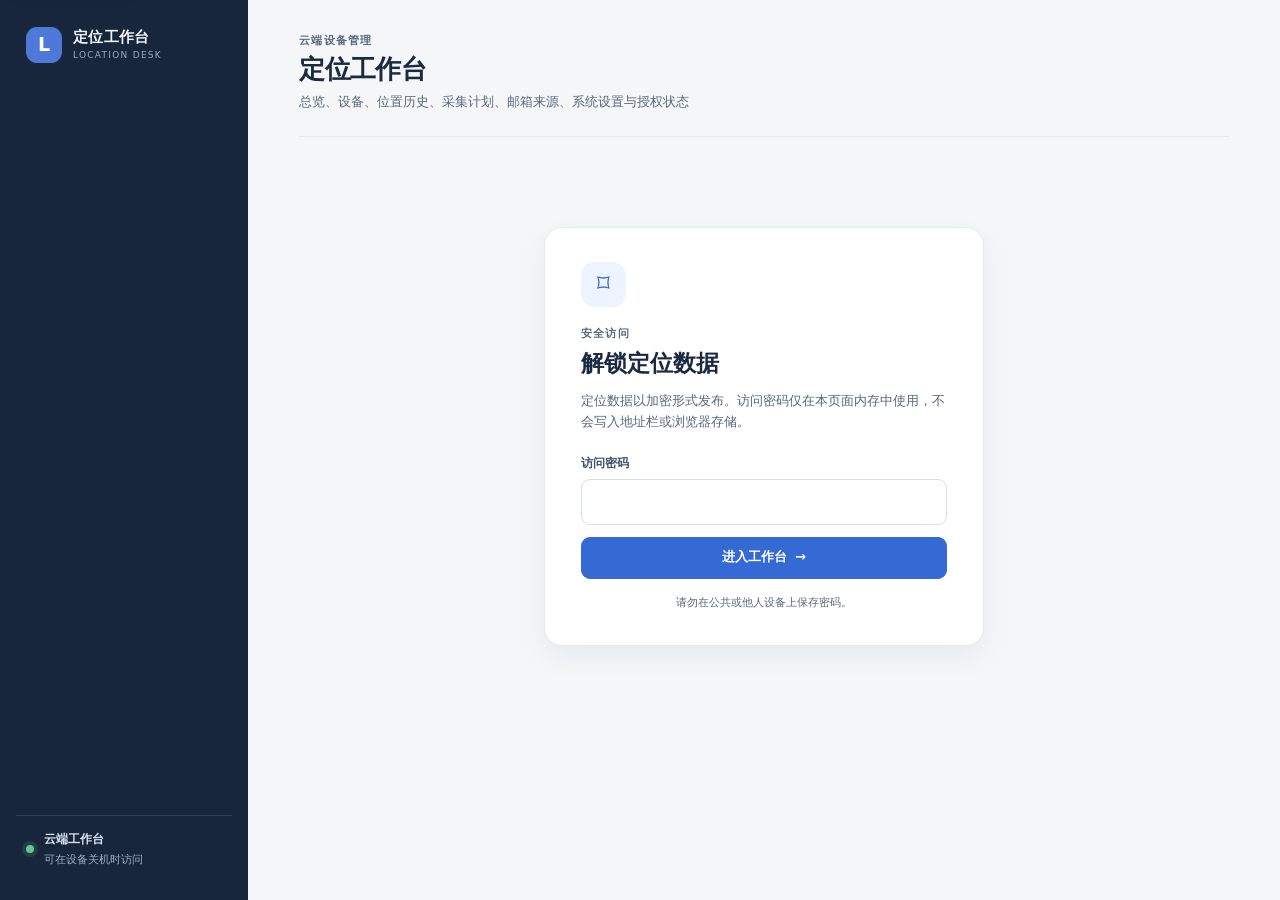
==== commit f36b664f: "Deploy responsive seven-section locator dashboard" ====
--- a/site/index.html
+++ b/site/index.html
@@ -1,65 +1,95 @@
-<!doctype html>
-<html lang="zh-CN">
-<head>
-<meta charset="utf-8">
-<meta name="viewport" content="width=device-width, initial-scale=1, viewport-fit=cover">
-<meta name="referrer" content="no-referrer">
-<meta name="theme-color" content="#f4f6f8">
-<title>定位工作台</title>
-<link rel="icon" type="image/svg+xml" href="data:image/svg+xml,%3Csvg xmlns='http://www.w3.org/2000/svg' viewBox='0 0 64 64'%3E%3Crect width='64' height='64' rx='16' fill='%233569d4'/%3E%3Cpath d='M32 10c-10 0-18 8-18 18 0 14 18 27 18 27s18-13 18-27c0-10-8-18-18-18zm0 25a7 7 0 1 1 0-14 7 7 0 0 1 0 14z' fill='white'/%3E%3C/svg%3E">
-<link rel="stylesheet" href="management.css">
-</head>
-<body>
-<a class="skip-link" href="#main-content">跳到主要内容</a>
-<div class="app-shell">
-  <aside id="sidebar" class="sidebar" data-locked="true" aria-label="工作台侧栏">
-    <a class="brand" href="./" aria-label="定位工作台首页"><span class="brand-mark" aria-hidden="true">L</span><span><strong>定位工作台</strong><small>LOCATION DESK</small></span></a>
-    <nav id="primary-navigation" class="primary-navigation" aria-label="主导航" hidden>
-      <p class="nav-caption">工作区</p>
-      <button type="button" class="nav-item active" data-view="overview" aria-current="page"><span class="nav-icon" aria-hidden="true">⌂</span><span>设备总览</span></button>
-      <button type="button" class="nav-item" data-view="plans" aria-current="false"><span class="nav-icon" aria-hidden="true">◷</span><span>采集计划</span></button>
-      <button type="button" class="nav-item" data-view="reports" aria-current="false"><span class="nav-icon" aria-hidden="true">▤</span><span>月度报告</span></button>
-      <button type="button" class="nav-item" data-view="settings" aria-current="false"><span class="nav-icon" aria-hidden="true">⚙</span><span>系统设置</span></button>
-    </nav>
-    <div class="sidebar-note"><span class="cloud-dot" aria-hidden="true"></span><span><strong>云端工作台</strong><small>可在设备关机时访问</small></span></div>
-  </aside>
-
-  <main id="main-content" class="main-content" tabindex="-1">
-    <header class="topbar">
-      <div><p class="eyebrow">云端设备管理</p><h1>定位工作台</h1><p class="subtitle">查看设备状态、采集计划与月度报告</p></div>
-      <div class="toolbar" id="tools" hidden>
-        <button id="refresh" class="button button-secondary" type="button"><span aria-hidden="true">↻</span> 刷新数据</button>
-        <button id="lock" class="button button-quiet" type="button">锁定</button>
-      </div>
-    </header>
-
-    <form id="unlock" class="unlock-card">
-      <div class="unlock-icon" aria-hidden="true">⌑</div>
-      <p class="eyebrow">安全访问</p><h2>解锁定位数据</h2>
-      <p>定位数据以加密形式发布。访问密码仅在本页面内存中使用，不会写入地址栏或浏览器存储。</p>
-      <label for="password">访问密码</label>
-      <input id="password" type="password" autocomplete="current-password" minlength="12" required>
-      <button class="button button-primary" type="submit">进入工作台 <span aria-hidden="true">→</span></button>
-      <small class="privacy-note">请勿在公共或他人设备上保存密码。</small>
-    </form>
-
-    <div id="status" class="status" role="status" aria-live="polite" hidden></div>
-
-    <section id="overview" class="view-panel" data-view-panel="overview" aria-label="设备总览" hidden>
-      <div class="section-intro"><div><p class="eyebrow">一览</p><h2>设备总览</h2><p>位置时间与采集时间分开展示；历史数据不会标记为实时。</p></div><p id="updated" class="updated-label"></p></div>
-      <section id="summary" class="summary" aria-label="设备数据摘要" hidden></section>
-      <section class="overview-surface" aria-labelledby="device-status-title">
-        <div class="section-head"><div><h3 id="device-status-title">设备状态</h3><p>选择卡片中的地图链接查看最后记录的位置</p></div></div>
-        <details class="schedule-details"><summary>查看全局采集规则</summary><p id="schedule-summary" class="schedule-summary" hidden></p></details>
-        <section id="device-section" hidden><section id="cards" class="cards"></section></section>
-      </section>
-    </section>
-
-    <section id="management" hidden aria-label="计划、报告和系统设置"></section>
-
-    <dialog id="editor" class="plan-dialog" aria-labelledby="editor-title"><h2 id="editor-title">计划 JSON</h2><p>此文件仅用于导出备份，不会直接保存到仓库。通过“采集计划”中的加密提交操作发布更改；云端确认后才会生效。</p><textarea id="plantext" aria-label="设备计划 JSON" spellcheck="false"></textarea><p id="planerror" class="warn-text" role="status"></p><div class="dialog-actions"><button class="button button-primary" id="download" type="button">下载 JSON</button><button class="button button-secondary" id="close" type="button">关闭</button></div></dialog>
-  </main>
-</div>
-<script type="module" src="app.js"></script>
-</body>
-</html>
+<!doctype html>
+<html lang="zh-CN">
+<head>
+<meta charset="utf-8">
+<meta name="viewport" content="width=device-width, initial-scale=1, viewport-fit=cover">
+<meta name="referrer" content="no-referrer">
+<meta name="theme-color" content="#f4f6f8">
+<title>定位工作台</title>
+<link rel="icon" type="image/svg+xml" href="data:image/svg+xml,%3Csvg xmlns='http://www.w3.org/2000/svg' viewBox='0 0 64 64'%3E%3Crect width='64' height='64' rx='16' fill='%233569d4'/%3E%3Cpath d='M32 10c-10 0-18 8-18 18 0 14 18 27 18 27s18-13 18-27c0-10-8-18-18-18zm0 25a7 7 0 1 1 0-14 7 7 0 0 1 0 14z' fill='white'/%3E%3C/svg%3E">
+<link rel="stylesheet" href="management.css">
+</head>
+<body>
+<a class="skip-link" href="#main-content">跳到主要内容</a>
+<div class="app-shell">
+  <aside id="sidebar" class="sidebar" data-locked="true" aria-label="工作台侧栏">
+    <a class="brand" href="./" aria-label="定位工作台首页"><span class="brand-mark" aria-hidden="true">L</span><span><strong>定位工作台</strong><small>LOCATION DESK</small></span></a>
+    <nav id="primary-navigation" class="primary-navigation" aria-label="主导航" hidden>
+      <p class="nav-caption">工作区</p>
+      <button type="button" class="nav-item active" data-view="overview" aria-current="page"><span class="nav-icon" aria-hidden="true">⌂</span><span>总览</span></button>
+      <button type="button" class="nav-item" data-view="devices" aria-current="false"><span class="nav-icon" aria-hidden="true">▣</span><span>设备</span></button>
+      <button type="button" class="nav-item" data-view="history" aria-current="false"><span class="nav-icon" aria-hidden="true">↺</span><span>位置历史</span></button>
+      <button type="button" class="nav-item" data-view="plans" aria-current="false"><span class="nav-icon" aria-hidden="true">◷</span><span>采集计划</span></button>
+      <button type="button" class="nav-item" data-view="mail" aria-current="false"><span class="nav-icon" aria-hidden="true">✉</span><span>邮箱来源</span></button>
+      <button type="button" class="nav-item" data-view="settings" aria-current="false"><span class="nav-icon" aria-hidden="true">⚙</span><span>系统设置</span></button>
+      <button type="button" class="nav-item" data-view="auth" aria-current="false"><span class="nav-icon" aria-hidden="true">⚿</span><span>授权状态</span></button>
+    </nav>
+    <div class="sidebar-note"><span class="cloud-dot" aria-hidden="true"></span><span><strong>云端工作台</strong><small>可在设备关机时访问</small></span></div>
+  </aside>
+
+  <main id="main-content" class="main-content" tabindex="-1">
+    <header class="topbar">
+      <div><p class="eyebrow">云端设备管理</p><h1>定位工作台</h1><p class="subtitle">总览、设备、位置历史、采集计划、邮箱来源、系统设置与授权状态</p></div>
+      <div class="toolbar" id="tools" hidden>
+        <button id="refresh" class="button button-secondary" type="button"><span aria-hidden="true">↻</span> 刷新数据</button>
+        <button id="lock" class="button button-quiet" type="button">锁定</button>
+      </div>
+    </header>
+
+    <form id="unlock" class="unlock-card">
+      <div class="unlock-icon" aria-hidden="true">⌑</div>
+      <p class="eyebrow">安全访问</p><h2>解锁定位数据</h2>
+      <p>定位数据以加密形式发布。访问密码仅在本页面内存中使用，不会写入地址栏或浏览器存储。</p>
+      <label for="password">访问密码</label>
+      <input id="password" type="password" autocomplete="current-password" minlength="12" required>
+      <button class="button button-primary" type="submit">进入工作台 <span aria-hidden="true">→</span></button>
+      <small class="privacy-note">请勿在公共或他人设备上保存密码。</small>
+    </form>
+
+    <div id="status" class="status" role="status" aria-live="polite" hidden></div>
+
+    <section id="overview" class="view-panel" data-view-panel="overview" aria-label="总览" hidden>
+      <div class="section-intro"><div><p class="eyebrow">一览</p><h2>总览</h2><p>位置时间与采集时间分开展示；历史数据不会标记为实时。</p></div><p id="updated" class="updated-label"></p></div>
+      <section id="summary" class="summary" aria-label="设备数据摘要" hidden></section>
+      <div id="overview-sources" class="source-strip" aria-label="位置来源状态"></div>
+      <div id="overview-links" class="overview-links" aria-label="功能入口">
+        <button type="button" class="quick-link" data-view="devices"><b>设备</b><span>查看全部设备与采集说明</span></button>
+        <button type="button" class="quick-link" data-view="history"><b>位置历史</b><span>按设备查看已保存的采样</span></button>
+        <button type="button" class="quick-link" data-view="plans"><b>采集计划</b><span>时段、间隔与来源开关</span></button>
+        <button type="button" class="quick-link" data-view="mail"><b>邮箱来源</b><span>只读导入与状态</span></button>
+        <button type="button" class="quick-link" data-view="settings"><b>系统设置</b><span>授权、密码与运行方式</span></button>
+        <button type="button" class="quick-link" data-view="auth"><b>授权状态</b><span>小米、GitHub 与邮箱授权</span></button>
+        <button type="button" class="quick-link" data-view="reports"><b>月度报告</b><span>已完成月份统计与说明</span></button>
+      </div>
+      <div id="overview-devices" class="overview-devices" aria-label="设备状态速览"></div>
+    </section>
+
+    <section id="devices" class="view-panel" data-view-panel="devices" aria-label="设备" hidden>
+      <div class="section-intro"><div><p class="eyebrow">设备</p><h2>设备</h2><p>展开“查看设备详情与采集说明”，可看到最近查询时间、实际位置采样时间、来源状态与错误。</p></div></div>
+      <details class="schedule-details"><summary>查看全局采集规则</summary><p id="schedule-summary" class="schedule-summary" hidden></p></details>
+      <section id="device-section" hidden><section id="cards" class="cards"></section></section>
+    </section>
+
+    <section id="history" class="view-panel" data-view-panel="history" aria-label="位置历史" hidden>
+      <div class="section-intro"><div><p class="eyebrow">位置历史</p><h2>位置历史</h2><p>展示已保存的真实采样；样本不代表连续轨迹，也不等于设备一直在线。</p></div></div>
+      <div id="history-content" class="history-content"></div>
+    </section>
+
+    <section id="mail" class="view-panel" data-view-panel="mail" aria-label="邮箱来源" hidden>
+      <div class="section-intro"><div><p class="eyebrow">邮箱来源</p><h2>邮箱来源</h2><p>只读取已经收到的定位附件，不主动命令设备定位。需要 XM_MAIL_CONFIG 与来源开关。</p></div></div>
+      <div id="mail-content" class="mail-content"></div>
+    </section>
+
+    <section id="auth" class="view-panel" data-view-panel="auth" aria-label="授权状态" hidden>
+      <div class="section-intro"><div><p class="eyebrow">授权状态</p><h2>授权状态</h2><p>小米会话、GitHub 计划发布授权与邮箱导入授权分别管理，不能相互替代。</p></div></div>
+      <div id="auth-content" class="auth-content"></div>
+    </section>
+
+    <section id="management" hidden aria-label="计划、报告和系统设置"></section>
+
+    <dialog id="editor" class="plan-dialog" aria-labelledby="editor-title"><h2 id="editor-title">计划 JSON</h2><p>此文件仅用于导出备份，不会直接保存到仓库。通过“采集计划”中的加密提交操作发布更改；云端确认后才会生效。</p><textarea id="plantext" aria-label="设备计划 JSON" spellcheck="false"></textarea><p id="planerror" class="warn-text" role="status"></p><div class="dialog-actions"><button class="button button-primary" id="download" type="button">下载 JSON</button><button class="button button-secondary" id="close" type="button">关闭</button></div></dialog>
+  </main>
+</div>
+<script type="module" src="app.js"></script>
+</body>
+</html>
--- a/site/management.css
+++ b/site/management.css
@@ -22,3 +22,54 @@
 @media(max-width:520px){.report-filters{grid-template-columns:1fr;gap:10px}}
 
 .device-plan-details{margin:14px 0;color:#52637a;font-size:12px}.device-plan-details>summary{cursor:pointer;font-weight:600}.device-plan-details .plan-summary{margin:10px 0 0;line-height:1.8}
+
+/* Detail disclosure and account connection surfaces. */
+.device-inspector{margin-top:18px;border-top:1px solid var(--line);padding-top:12px}.device-inspector>summary{cursor:pointer;color:var(--blue-dark);font-weight:650;min-height:44px;padding:10px 0}.device-inspector>summary:focus-visible,details>summary:focus-visible{outline:3px solid #90b4ff;outline-offset:3px;border-radius:5px}.inspector-body{padding:12px 0 0}.detail-facts{display:grid;grid-template-columns:1fr 1fr;gap:14px}.detail-facts .fact{min-width:0}.detail-facts b{overflow-wrap:anywhere;white-space:normal}.inspector-body>p{font-size:12px;line-height:1.8}.settings-group,.connection-card,.settings-card{min-width:0}.settings-guide{border:1px solid var(--line);border-radius:12px;padding:0 16px;margin:14px 0;background:#fbfcfe}.settings-guide>summary{padding:14px 0;cursor:pointer;font-weight:650;min-height:44px}.settings-guide ol{padding-left:22px}.settings-guide li{padding:5px 0;line-height:1.8}.settings-guide p,.settings-guide a,.connection-card p{overflow-wrap:anywhere}.settings-grid{display:grid;grid-template-columns:repeat(2,minmax(0,1fr));gap:16px}.settings-grid>*{min-width:0}.settings-kv{display:grid;grid-template-columns:minmax(100px,1fr) 2fr;gap:10px;padding:10px 0;border-bottom:1px solid var(--line)}.settings-kv>*{margin:0;overflow-wrap:anywhere}@media(max-width:760px){.settings-grid,.detail-facts{grid-template-columns:1fr}.device-inspector{margin-top:12px}}
+
+.connection-shortcut{display:block;margin-top:12px}.device-inspector[open]{border-top-color:#bfd0ee}
+
+.settings-links{display:flex;flex-wrap:wrap;gap:8px;margin:14px 0}.settings-links a{display:inline-flex;align-items:center;min-height:44px;padding:9px 12px;border:1px solid #d6e2f4;border-radius:9px;background:#f1f6ff;color:#2859bd;font-size:13px;text-underline-offset:3px}.settings-connection-title{font-size:17px!important}.settings-connection-status{padding:12px;background:#fff8eb;color:#825914;border-radius:9px;border:1px solid #f0d9ad}.settings-account-note,.settings-capability-note{padding:12px 14px;background:#f4f6f8;border-radius:9px;font-size:13px}.settings-intro{max-width:70ch;color:var(--muted)}.settings-connections>*,.settings-grid>.settings-connection{margin:0}.settings-connection{align-self:start}.settings-guide[open]{padding-bottom:8px}.settings-guide li+li{border-top:1px solid #e8edf5}.settings-guide code{overflow-wrap:anywhere}@media(max-width:1024px){.settings-grid{grid-template-columns:1fr}}
+.settings-guide li{overflow-wrap:anywhere;word-break:normal}.settings-guide summary{overflow-wrap:anywhere}
+
+/* Independent collection sources remain readable on phones and tablets. */
+.collection-sources{min-width:0;margin:0 0 22px;padding:16px;border:1px solid var(--line);border-radius:12px;display:grid;grid-template-columns:repeat(2,minmax(0,1fr));gap:14px}.collection-sources>legend{padding:0 6px;font-weight:700}.collection-sources>p{grid-column:1/-1;margin:0;line-height:1.8}.collection-source{min-width:0;padding:14px;border:1px solid var(--line);border-radius:10px;background:#f8fafc;overflow-wrap:anywhere}.collection-source .management-field{display:flex;flex-direction:row-reverse;justify-content:flex-end;align-items:center;gap:12px;min-height:44px;font-weight:700}.collection-source input[type=checkbox]{flex:0 0 22px;width:22px;height:22px;margin:0;accent-color:var(--blue-dark)}.collection-source p{line-height:1.8;margin:10px 0 0}.collection-source-status{font-size:13px;color:#415775}@media(max-width:760px){.collection-sources{grid-template-columns:1fr;padding:12px}.collection-source{padding:12px}}
+
+
+/* 七分区的补充样式：来源状态、快捷入口、速览、历史与授权 */
+.source-strip{display:flex;flex-wrap:wrap;gap:8px;margin:12px 0}
+.status-chip{display:inline-flex;align-items:center;gap:6px;border:1px solid #d7e0ea;border-radius:999px;padding:4px 12px;font-size:13px;background:#f7f9fc;color:#33465c}
+.status-chip.warn{border-color:#f0b26b;background:#fff7ea;color:#8a5200}
+.overview-links{display:grid;grid-template-columns:repeat(auto-fill,minmax(190px,1fr));gap:10px;margin:10px 0 4px}
+.quick-link{text-align:left;border:1px solid #d7e0ea;border-radius:12px;padding:12px 14px;background:#fff;cursor:pointer;display:flex;flex-direction:column;gap:3px}
+.quick-link:hover{border-color:#8fb0e8;background:#f5f9ff}
+.quick-link b{font-size:15px;color:#20344c}
+.quick-link span{font-size:12px;color:#5c7089}
+.overview-devices{display:grid;grid-template-columns:repeat(auto-fill,minmax(240px,1fr));gap:10px;margin-top:10px}
+.mini-device{border:1px solid #dde5ef;border-radius:12px;padding:12px;background:#fff}
+.mini-device.warn{border-color:#f0b26b;background:#fffaf2}
+.mini-head{display:flex;align-items:center;justify-content:space-between;gap:8px}
+.mini-head b{font-size:14px;color:#1d3048;overflow:hidden;text-overflow:ellipsis;white-space:nowrap}
+.mini-device p{margin:4px 0 0;font-size:13px;color:#3f5470}
+.history-content{display:flex;flex-direction:column;gap:14px}
+.history-block{border:1px solid #dde5ef;border-radius:12px;padding:14px;background:#fff}
+.history-block h3{margin:0 0 8px;font-size:15px}
+.history-list{display:flex;flex-direction:column;gap:6px;margin-top:8px}
+.history-row{display:grid;grid-template-columns:minmax(150px,1.2fr) minmax(130px,1fr) 90px 60px;gap:8px;align-items:center;font-size:13px;padding:6px 0;border-bottom:1px dashed #eef2f7}
+.history-row:last-child{border-bottom:0}
+.history-row a{color:#2563c9;text-decoration:none}
+.auth-content{display:flex;flex-direction:column;gap:14px}
+.auth-card{border:1px solid #dde5ef;border-radius:12px;padding:16px;background:#fff}
+.auth-card h3{margin:0 0 8px;font-size:15px}
+.auth-card p{margin:6px 0;font-size:13px;color:#3f5470;line-height:1.7}
+.auth-device-list{margin:10px 0 0;padding-left:18px;font-size:13px;color:#3f5470}
+.auth-device-list li{margin:4px 0}
+@media (max-width:720px){
+ .overview-links{grid-template-columns:1fr 1fr}
+ .history-row{grid-template-columns:1fr 1fr;row-gap:2px}
+ .history-row span:nth-child(3),.history-row span:nth-child(4),.history-row a{grid-column:span 1}
+}
+@media (max-width:420px){
+ .overview-links{grid-template-columns:1fr}
+ .source-strip{gap:6px}
+ .status-chip{font-size:12px;padding:3px 9px}
+}
